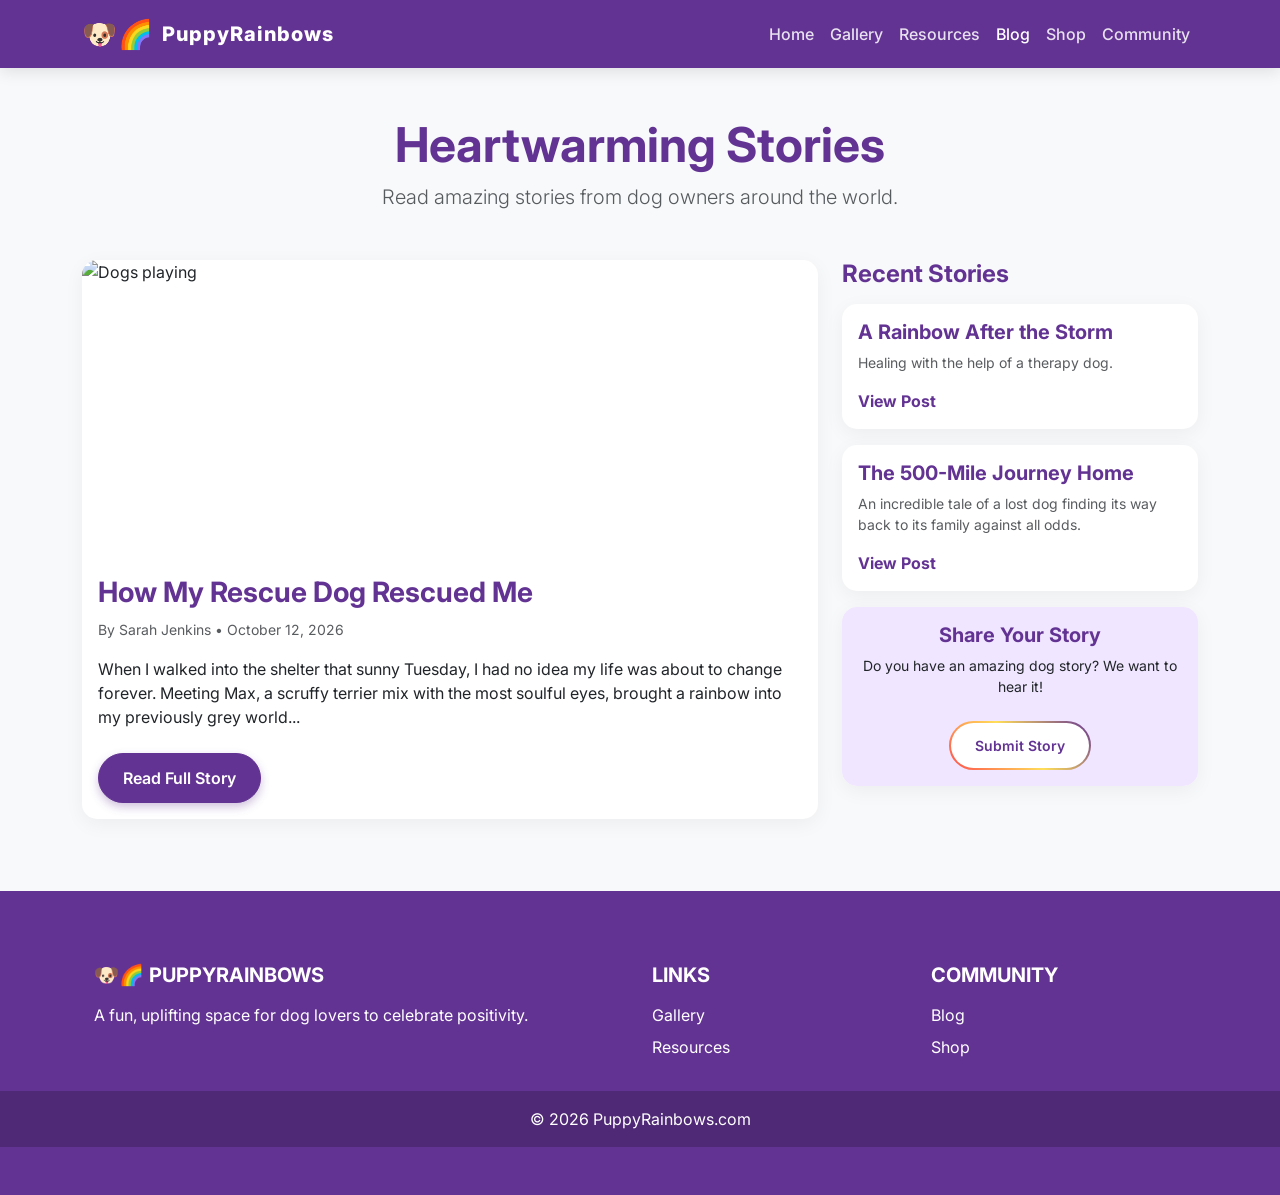
==== blog.html @ 703ec394 "first push to live" ====
<!DOCTYPE html>
<html lang="en">
<head>
    <meta charset="UTF-8">
    <meta name="viewport" content="width=device-width, initial-scale=1.0">
    <title>Blog - PuppyRainbows</title>
    <!-- Google Fonts -->
    <link href="https://fonts.googleapis.com/css2?family=Inter:wght@400;500;600;700;800&display=swap" rel="stylesheet">
    <!-- Bootstrap CSS -->
    <link href="https://cdn.jsdelivr.net/npm/bootstrap@5.3.0/dist/css/bootstrap.min.css" rel="stylesheet">
    <!-- Custom CSS -->
    <link rel="stylesheet" href="styles/main.css">
</head>
<body class="d-flex flex-column min-vh-100">

    <!-- Header / Navbar -->
    <nav class="navbar navbar-expand-lg navbar-dark navbar-custom sticky-top">
        <div class="container">
            <a class="navbar-brand d-flex align-items-center" href="index.html">
                <span class="me-2 fs-3">🐶🌈</span> PuppyRainbows
            </a>
            <button class="navbar-toggler" type="button" data-bs-toggle="collapse" data-bs-target="#navbarNav">
                <span class="navbar-toggler-icon"></span>
            </button>
            <div class="collapse navbar-collapse" id="navbarNav">
                <ul class="navbar-nav ms-auto">
                    <li class="nav-item">
                        <a class="nav-link" href="index.html">Home</a>
                    </li>
                    <li class="nav-item">
                        <a class="nav-link" href="gallery.html">Gallery</a>
                    </li>
                    <li class="nav-item">
                        <a class="nav-link" href="resources.html">Resources</a>
                    </li>
                    <li class="nav-item">
                        <a class="nav-link active" aria-current="page" href="blog.html">Blog</a>
                    </li>
                    <li class="nav-item">
                        <a class="nav-link" href="shop.html">Shop</a>
                    </li>
                    <li class="nav-item">
                        <a class="nav-link" href="community.html">Community</a>
                    </li>
                </ul>
            </div>
        </div>
    </nav>

    <!-- Main Content -->
    <main class="flex-shrink-0 mb-5">
        <div class="container mt-5">
            <div class="text-center mb-5">
                <h1 class="display-5 fw-bold text-primary-custom">Heartwarming Stories</h1>
                <p class="lead text-muted">Read amazing stories from dog owners around the world.</p>
            </div>

            <div class="row">
                <!-- Main Featured Post -->
                <div class="col-lg-8 mb-4">
                    <div class="card card-custom h-100">
                        <img src="https://images.unsplash.com/photo-1548199973-03cce0bbc87b?auto=format&fit=crop&w=800&q=80" class="card-img-top" alt="Dogs playing" style="height: 300px; object-fit: cover;">
                        <div class="card-body">
                            <h3 class="card-title">How My Rescue Dog Rescued Me</h3>
                            <p class="text-muted"><small>By Sarah Jenkins • October 12, 2026</small></p>
                            <p class="card-text">When I walked into the shelter that sunny Tuesday, I had no idea my life was about to change forever. Meeting Max, a scruffy terrier mix with the most soulful eyes, brought a rainbow into my previously grey world...</p>
                            <a href="#" class="btn btn-primary-custom mt-2">Read Full Story</a>
                        </div>
                    </div>
                </div>

                <!-- Sidebar Posts -->
                <div class="col-lg-4">
                    <h4 class="fw-bold mb-3 text-primary-custom">Recent Stories</h4>
                    
                    <div class="card card-custom mb-3">
                        <div class="card-body">
                            <h5 class="card-title fs-5">A Rainbow After the Storm</h5>
                            <p class="card-text text-muted small">Healing with the help of a therapy dog.</p>
                            <a href="#" class="text-decoration-none fw-bold" style="color: var(--primary-color);">View Post</a>
                        </div>
                    </div>

                    <div class="card card-custom mb-3">
                        <div class="card-body">
                            <h5 class="card-title fs-5">The 500-Mile Journey Home</h5>
                            <p class="card-text text-muted small">An incredible tale of a lost dog finding its way back to its family against all odds.</p>
                            <a href="#" class="text-decoration-none fw-bold" style="color: var(--primary-color);">View Post</a>
                        </div>
                    </div>

                    <div class="card card-custom">
                        <div class="card-body bg-primary-light text-center">
                            <h5 class="card-title text-primary-custom fw-bold">Share Your Story</h5>
                            <p class="card-text small">Do you have an amazing dog story? We want to hear it!</p>
                            <button class="btn btn-outline-rainbow btn-sm mt-2">Submit Story</button>
                        </div>
                    </div>
                </div>
            </div>
        </div>
    </main>

    <!-- Footer -->
    <!-- (Same Footer) -->
    <footer class="text-center text-lg-start mt-auto">
        <div class="container p-4">
            <div class="row">
                <div class="col-lg-6 col-md-12 mb-4 mb-md-0">
                    <h5 class="text-uppercase fw-bold mb-3">🐶🌈 PuppyRainbows</h5>
                    <p>A fun, uplifting space for dog lovers to celebrate positivity.</p>
                </div>
                <div class="col-lg-3 col-md-6 mb-4 mb-md-0">
                    <h5 class="text-uppercase fw-bold mb-3">Links</h5>
                    <ul class="list-unstyled mb-0">
                        <li class="mb-2"><a href="gallery.html" class="text-white text-decoration-none">Gallery</a></li>
                        <li class="mb-2"><a href="resources.html" class="text-white text-decoration-none">Resources</a></li>
                    </ul>
                </div>
                <div class="col-lg-3 col-md-6 mb-4 mb-md-0">
                    <h5 class="text-uppercase fw-bold mb-3">Community</h5>
                    <ul class="list-unstyled mb-0">
                        <li class="mb-2"><a href="blog.html" class="text-white text-decoration-none">Blog</a></li>
                        <li class="mb-2"><a href="shop.html" class="text-white text-decoration-none">Shop</a></li>
                    </ul>
                </div>
            </div>
        </div>
        <div class="text-center p-3" style="background-color: rgba(0, 0, 0, 0.2);">© 2026 PuppyRainbows.com</div>
    </footer>

    <!-- Bootstrap Bundle with JS -->
    <script src="https://cdn.jsdelivr.net/npm/bootstrap@5.3.0/dist/js/bootstrap.bundle.min.js"></script>
</body>
</html>
---- styles/main.css ----
:root {
  --primary-color: #633393;
  --primary-hover: #4e2874;
  --primary-light: #f0e6ff;
  --rainbow-red: #ff4b4b;
  --rainbow-orange: #ff914d;
  --rainbow-yellow: #ffde59;
  --rainbow-green: #7ed957;
  --rainbow-blue: #5271ff;
  --rainbow-indigo: #8c52ff;
  --rainbow-violet: #cb6ce6;
}

body {
  font-family: 'Inter', 'Roboto', sans-serif;
  background-color: #f8f9fa;
  color: #333;
}

/* Navbar */
.navbar-custom {
  background-color: var(--primary-color) !important;
  box-shadow: 0 4px 15px rgba(0, 0, 0, 0.1);
}

.navbar-custom .navbar-brand {
  color: #fff;
  font-weight: 800;
  letter-spacing: 1px;
}

.navbar-custom .nav-link {
  color: rgba(255, 255, 255, 0.85);
  font-weight: 500;
  transition: all 0.3s ease;
}

.navbar-custom .nav-link:hover {
  color: #fff;
  transform: translateY(-2px);
}

/* Buttons */
.btn-primary-custom {
  background-color: var(--primary-color);
  border-color: var(--primary-color);
  color: #fff;
  font-weight: 600;
  border-radius: 50px;
  padding: 0.75rem 1.5rem;
  transition: all 0.3s ease;
  box-shadow: 0 4px 10px rgba(99, 51, 147, 0.3);
}

.btn-primary-custom:hover, .btn-primary-custom:focus {
  background-color: var(--primary-hover);
  border-color: var(--primary-hover);
  transform: translateY(-2px);
  box-shadow: 0 6px 15px rgba(99, 51, 147, 0.4);
  color: #fff;
}

.btn-outline-rainbow {
  background: linear-gradient(white, white) padding-box,
              linear-gradient(45deg, var(--rainbow-red), var(--rainbow-yellow), var(--primary-color)) border-box;
  color: var(--primary-color);
  border: 2px solid transparent;
  border-radius: 50px;
  font-weight: 600;
  padding: 0.75rem 1.5rem;
  transition: all 0.3s ease;
}

.btn-outline-rainbow:hover {
  background: linear-gradient(45deg, var(--rainbow-red), var(--rainbow-yellow), var(--primary-color)) border-box;
  color: white;
  transform: translateY(-2px);
}

/* Hero Section */
.hero-section {
  position: relative;
  background: linear-gradient(135deg, var(--primary-light) 0%, rgba(255,255,255,1) 100%);
  padding: 6rem 0;
  border-bottom: 5px solid;
  border-image: linear-gradient(to right, var(--rainbow-red), var(--rainbow-orange), var(--rainbow-yellow), var(--rainbow-green), var(--rainbow-blue), var(--rainbow-violet)) 1;
}

/* Cards */
.card-custom {
  border: none;
  border-radius: 15px;
  box-shadow: 0 5px 20px rgba(0,0,0,0.05);
  transition: all 0.3s ease;
  overflow: hidden;
}

.card-custom:hover {
  transform: translateY(-10px);
  box-shadow: 0 15px 30px rgba(99, 51, 147, 0.15);
}

.card-custom .card-title {
  color: var(--primary-color);
  font-weight: 700;
}

/* Footer */
footer {
  background-color: var(--primary-color);
  color: white;
  padding: 3rem 0;
  margin-top: 4rem;
}

/* Utilities */
.text-primary-custom {
  color: var(--primary-color) !important;
}

.bg-primary-light {
  background-color: var(--primary-light) !important;
}

.font-weight-bold {
  font-weight: 700 !important;
}
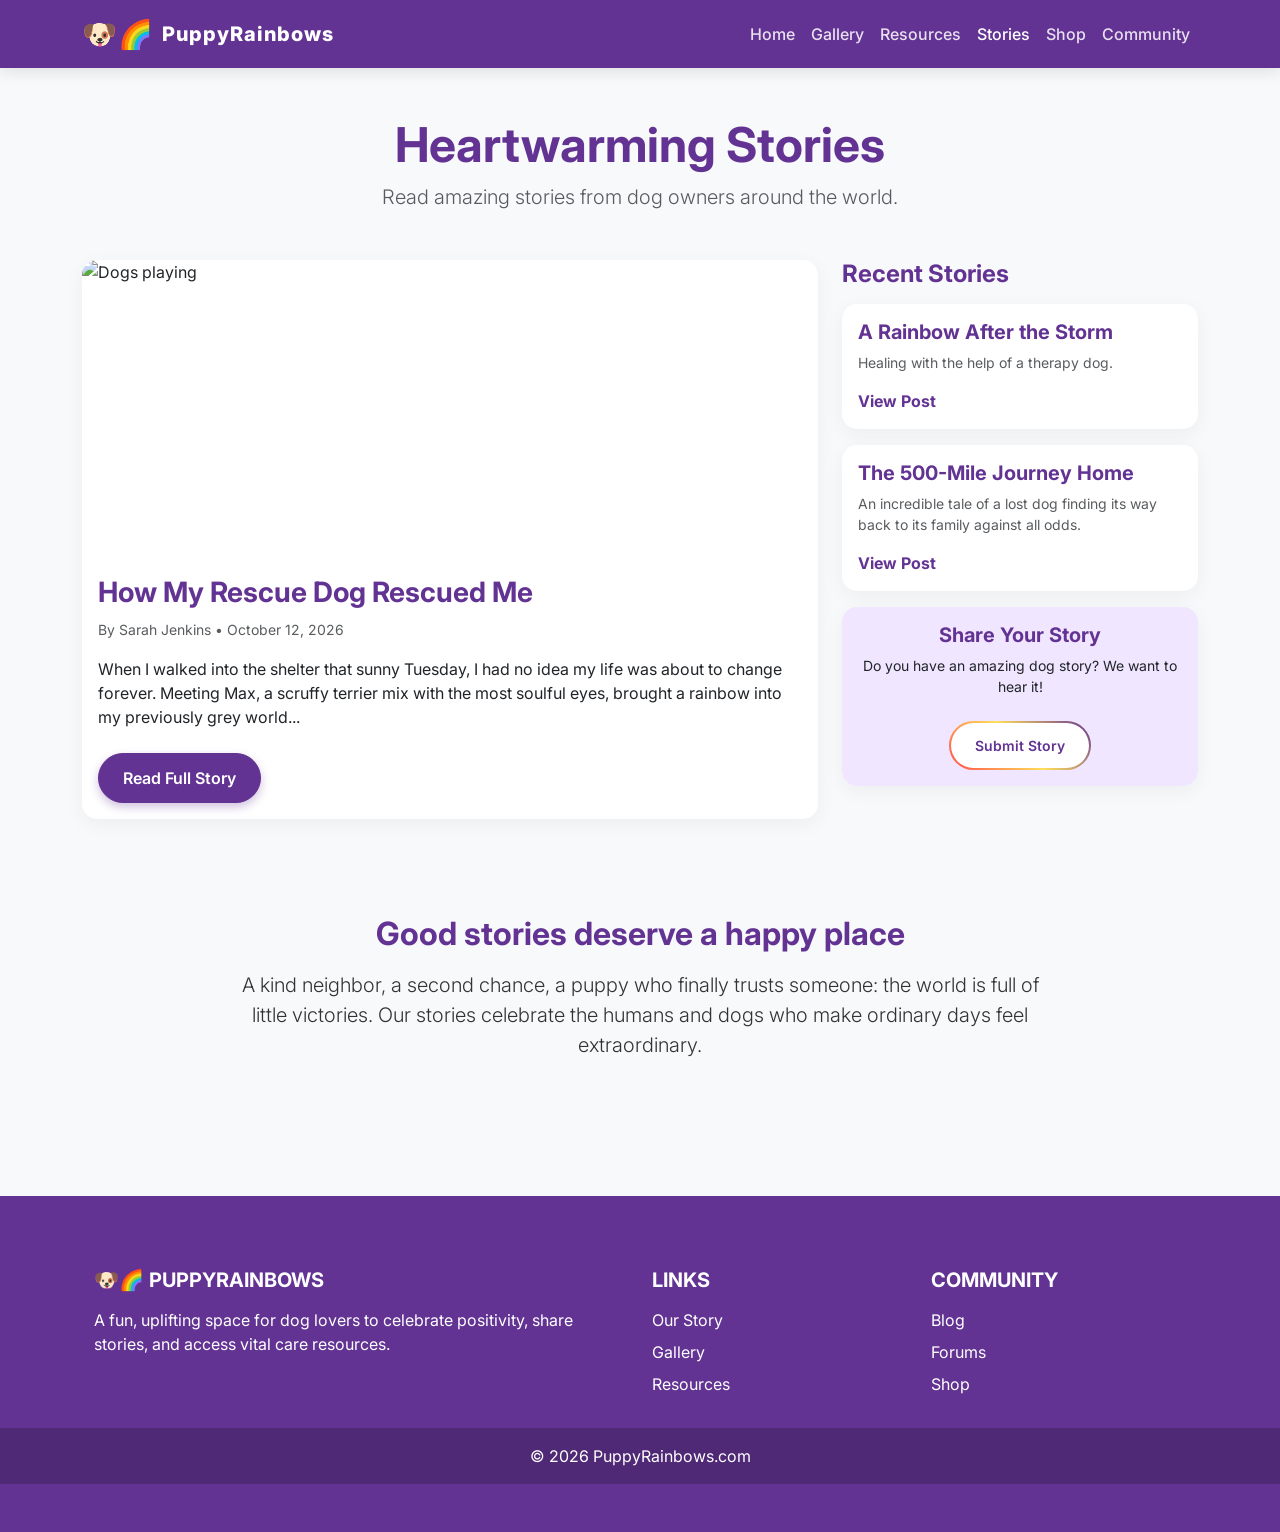
==== commit ba1dfe74: "Refresh blog.html with feel-good content and consistent navigation" ====
--- a/blog.html
+++ b/blog.html
@@ -19,30 +19,11 @@
             <a class="navbar-brand d-flex align-items-center" href="index.html">
                 <span class="me-2 fs-3">🐶🌈</span> PuppyRainbows
             </a>
-            <button class="navbar-toggler" type="button" data-bs-toggle="collapse" data-bs-target="#navbarNav">
+            <button class="navbar-toggler" type="button" data-bs-toggle="collapse" data-bs-target="#navbarNav" aria-controls="navbarNav" aria-expanded="false" aria-label="Toggle navigation">
                 <span class="navbar-toggler-icon"></span>
             </button>
             <div class="collapse navbar-collapse" id="navbarNav">
-                <ul class="navbar-nav ms-auto">
-                    <li class="nav-item">
-                        <a class="nav-link" href="index.html">Home</a>
-                    </li>
-                    <li class="nav-item">
-                        <a class="nav-link" href="gallery.html">Gallery</a>
-                    </li>
-                    <li class="nav-item">
-                        <a class="nav-link" href="resources.html">Resources</a>
-                    </li>
-                    <li class="nav-item">
-                        <a class="nav-link active" aria-current="page" href="blog.html">Blog</a>
-                    </li>
-                    <li class="nav-item">
-                        <a class="nav-link" href="shop.html">Shop</a>
-                    </li>
-                    <li class="nav-item">
-                        <a class="nav-link" href="community.html">Community</a>
-                    </li>
-                </ul>
+                <ul class="navbar-nav ms-auto"><li class="nav-item"><a class="nav-link" href="index.html">Home</a></li><li class="nav-item"><a class="nav-link" href="gallery.html">Gallery</a></li><li class="nav-item"><a class="nav-link" href="resources.html">Resources</a></li><li class="nav-item"><a class="nav-link active" aria-current="page" href="blog.html">Stories</a></li><li class="nav-item"><a class="nav-link" href="shop.html">Shop</a></li><li class="nav-item"><a class="nav-link" href="community.html">Community</a></li></ul>
             </div>
         </div>
     </nav>
@@ -64,7 +45,7 @@
                             <h3 class="card-title">How My Rescue Dog Rescued Me</h3>
                             <p class="text-muted"><small>By Sarah Jenkins • October 12, 2026</small></p>
                             <p class="card-text">When I walked into the shelter that sunny Tuesday, I had no idea my life was about to change forever. Meeting Max, a scruffy terrier mix with the most soulful eyes, brought a rainbow into my previously grey world...</p>
-                            <a href="#" class="btn btn-primary-custom mt-2">Read Full Story</a>
+                            <a href="community.html" class="btn btn-primary-custom mt-2">Read Full Story</a>
                         </div>
                     </div>
                 </div>
@@ -77,7 +58,7 @@
                         <div class="card-body">
                             <h5 class="card-title fs-5">A Rainbow After the Storm</h5>
                             <p class="card-text text-muted small">Healing with the help of a therapy dog.</p>
-                            <a href="#" class="text-decoration-none fw-bold" style="color: var(--primary-color);">View Post</a>
+                            <a href="community.html" class="text-decoration-none fw-bold" style="color: var(--primary-color);">View Post</a>
                         </div>
                     </div>
 
@@ -85,7 +66,7 @@
                         <div class="card-body">
                             <h5 class="card-title fs-5">The 500-Mile Journey Home</h5>
                             <p class="card-text text-muted small">An incredible tale of a lost dog finding its way back to its family against all odds.</p>
-                            <a href="#" class="text-decoration-none fw-bold" style="color: var(--primary-color);">View Post</a>
+                            <a href="community.html" class="text-decoration-none fw-bold" style="color: var(--primary-color);">View Post</a>
                         </div>
                     </div>
 
@@ -99,7 +80,7 @@
                 </div>
             </div>
         </div>
-    </main>
+    <section class="container my-5 py-4 feel-good-section"><div class="row justify-content-center"><div class="col-lg-9 text-center"><h2 class="fw-bold text-primary-custom mb-3">Good stories deserve a happy place</h2><p class="lead">A kind neighbor, a second chance, a puppy who finally trusts someone: the world is full of little victories. Our stories celebrate the humans and dogs who make ordinary days feel extraordinary.</p></div></div></section></main>
 
     <!-- Footer -->
     <!-- (Same Footer) -->
@@ -108,11 +89,14 @@
             <div class="row">
                 <div class="col-lg-6 col-md-12 mb-4 mb-md-0">
                     <h5 class="text-uppercase fw-bold mb-3">🐶🌈 PuppyRainbows</h5>
-                    <p>A fun, uplifting space for dog lovers to celebrate positivity.</p>
+                    <p>
+                        A fun, uplifting space for dog lovers to celebrate positivity, share stories, and access vital care resources.
+                    </p>
                 </div>
                 <div class="col-lg-3 col-md-6 mb-4 mb-md-0">
                     <h5 class="text-uppercase fw-bold mb-3">Links</h5>
                     <ul class="list-unstyled mb-0">
+                        <li class="mb-2"><a href="index.html#our-story" class="text-white text-decoration-none">Our Story</a></li>
                         <li class="mb-2"><a href="gallery.html" class="text-white text-decoration-none">Gallery</a></li>
                         <li class="mb-2"><a href="resources.html" class="text-white text-decoration-none">Resources</a></li>
                     </ul>
@@ -121,12 +105,15 @@
                     <h5 class="text-uppercase fw-bold mb-3">Community</h5>
                     <ul class="list-unstyled mb-0">
                         <li class="mb-2"><a href="blog.html" class="text-white text-decoration-none">Blog</a></li>
+                        <li class="mb-2"><a href="community.html" class="text-white text-decoration-none">Forums</a></li>
                         <li class="mb-2"><a href="shop.html" class="text-white text-decoration-none">Shop</a></li>
                     </ul>
                 </div>
             </div>
         </div>
-        <div class="text-center p-3" style="background-color: rgba(0, 0, 0, 0.2);">© 2026 PuppyRainbows.com</div>
+        <div class="text-center p-3" style="background-color: rgba(0, 0, 0, 0.2);">
+            © 2026 PuppyRainbows.com
+        </div>
     </footer>
 
     <!-- Bootstrap Bundle with JS -->
--- a/styles/main.css
+++ b/styles/main.css
@@ -105,6 +105,20 @@
   font-weight: 700;
 }
 
+/* Gallery */
+.gallery-card .gallery-media {
+  aspect-ratio: 4 / 3;
+  overflow: hidden;
+  background: #fff;
+}
+
+.gallery-card .gallery-media img {
+  width: 100%;
+  height: 100%;
+  object-fit: cover;
+  display: block;
+}
+
 /* Footer */
 footer {
   background-color: var(--primary-color);
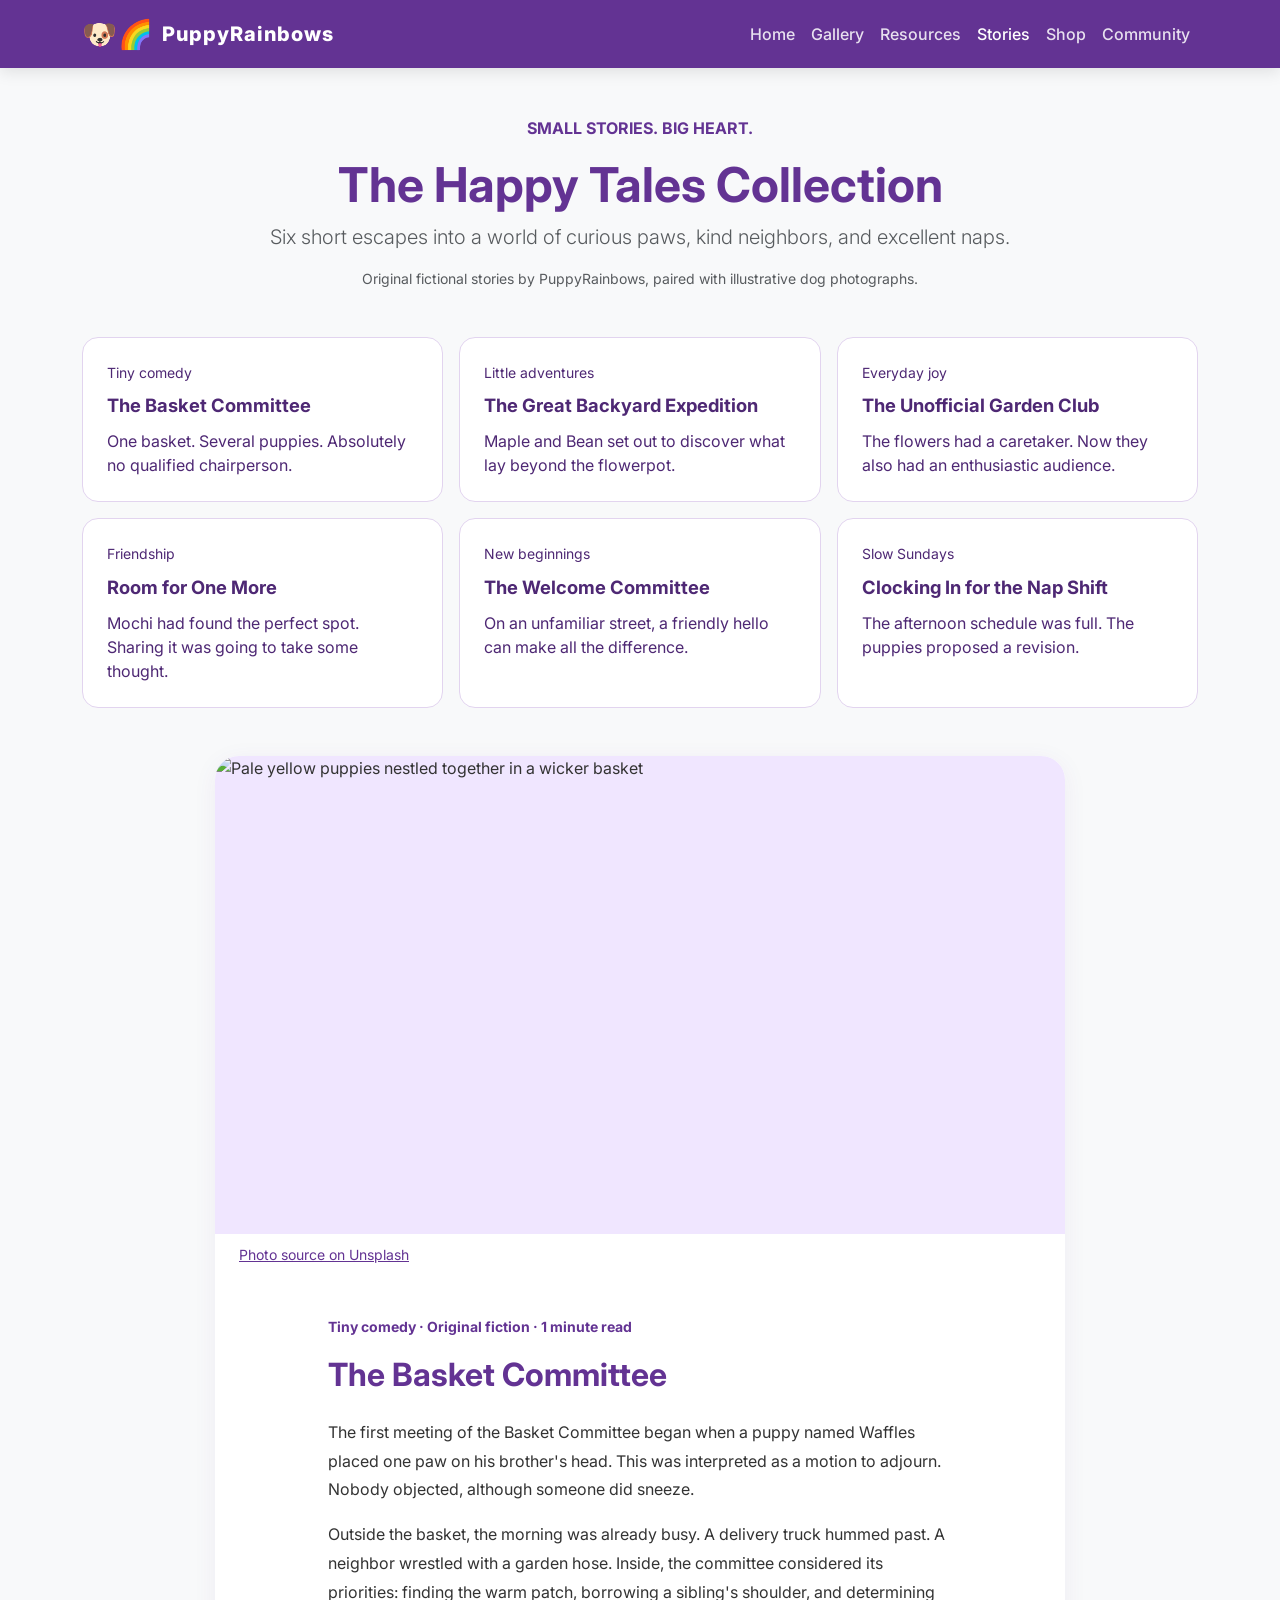
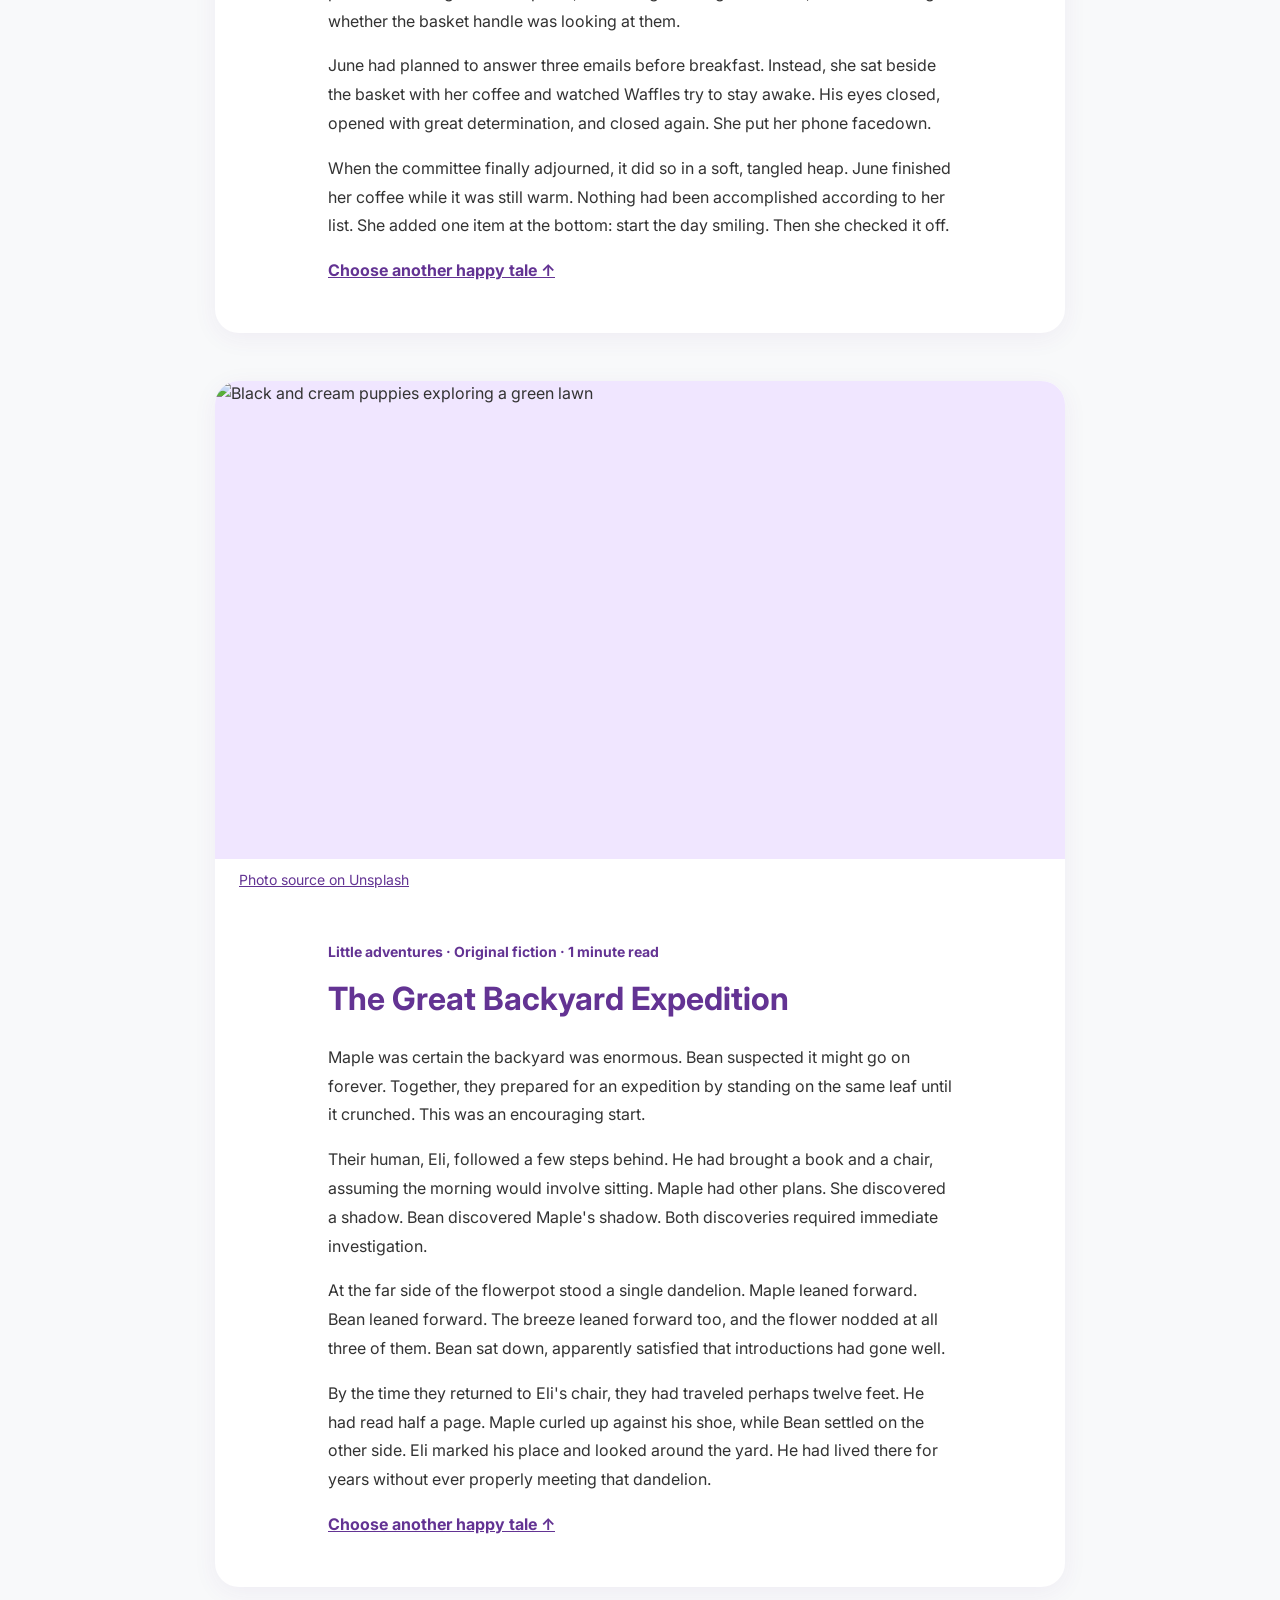
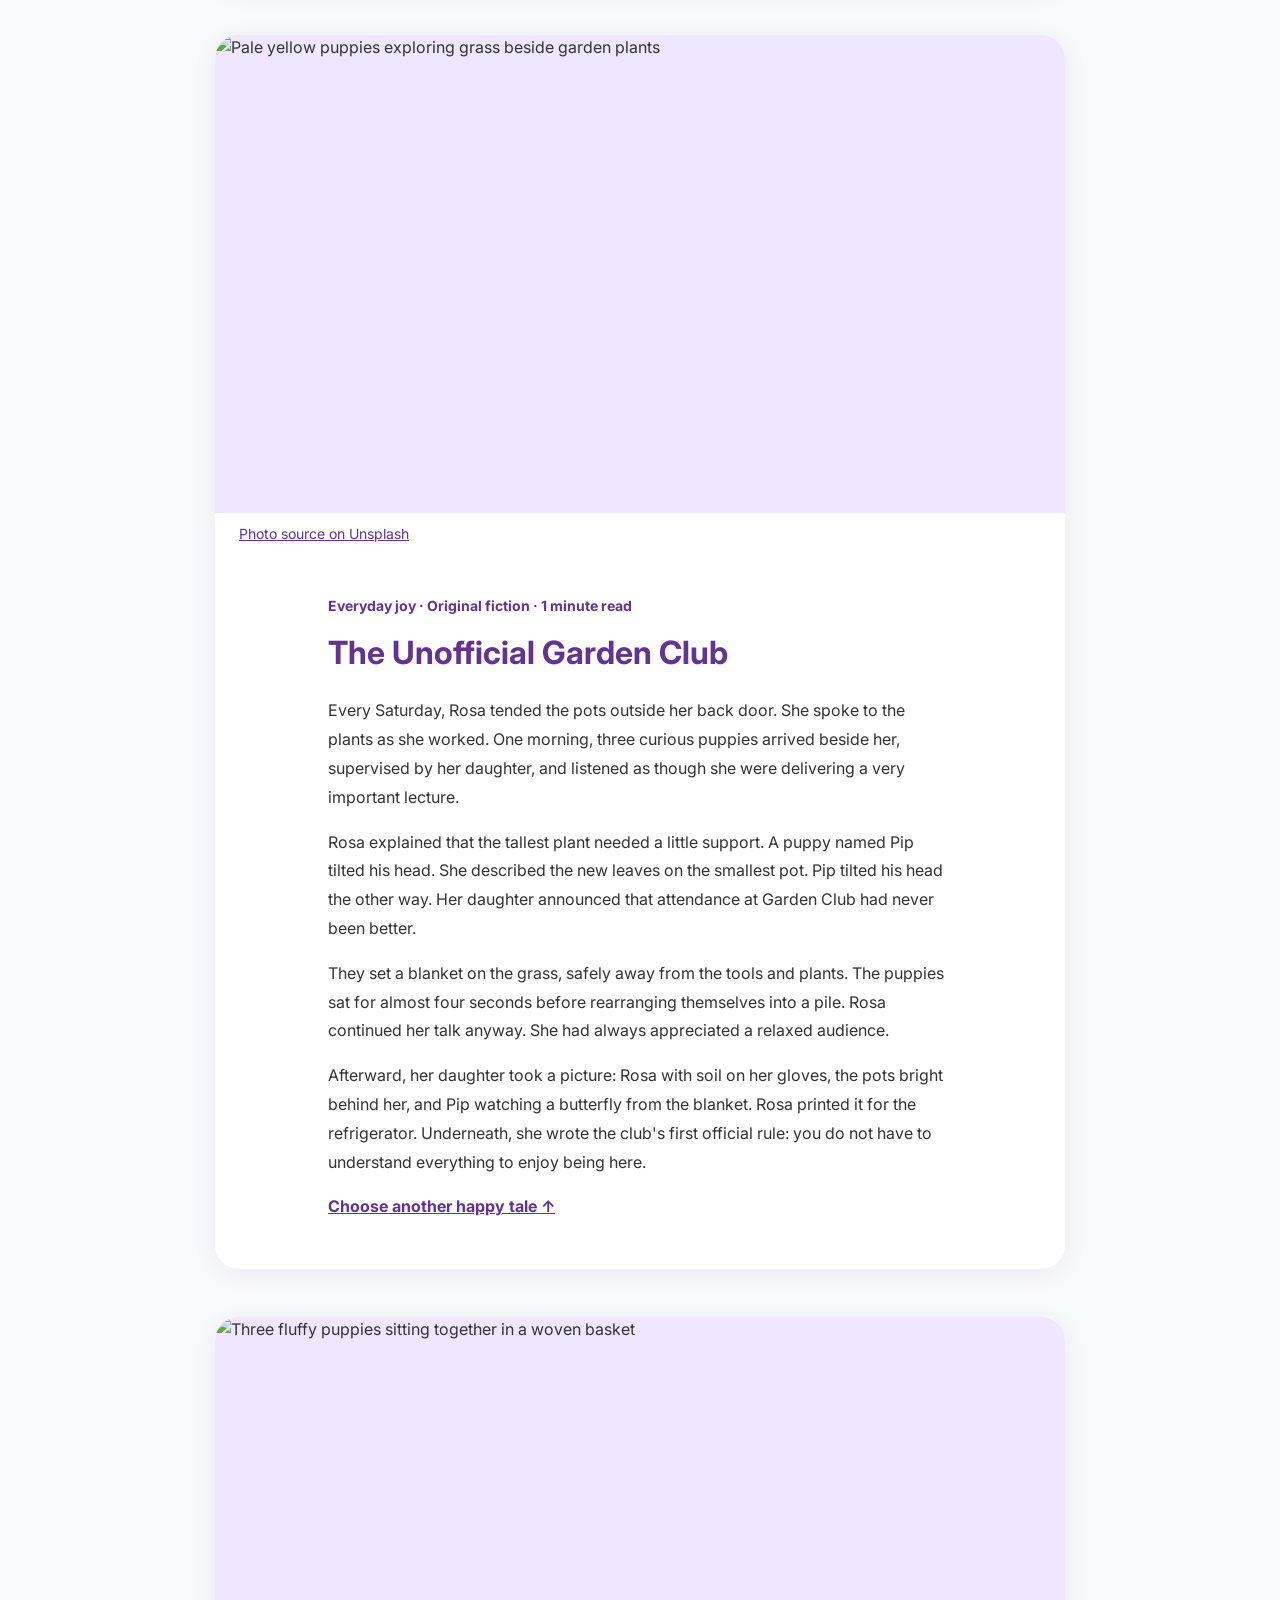
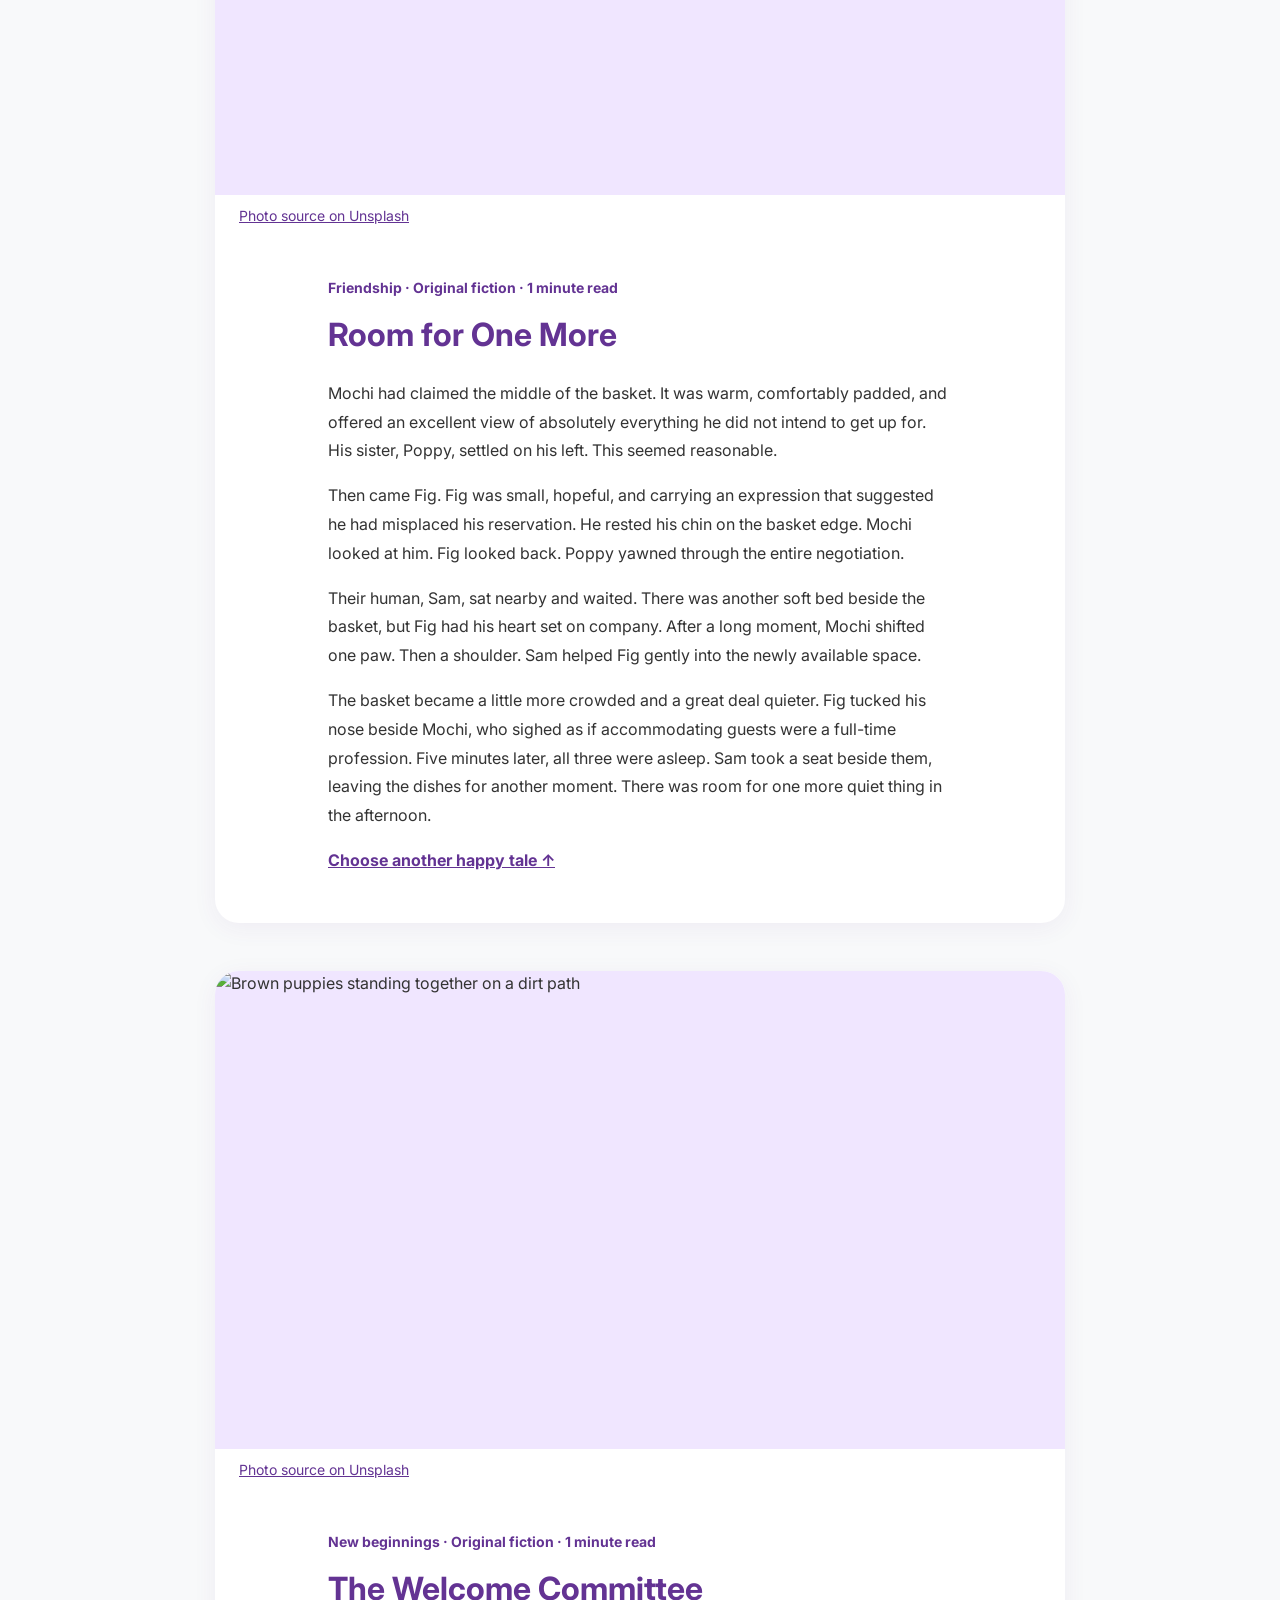
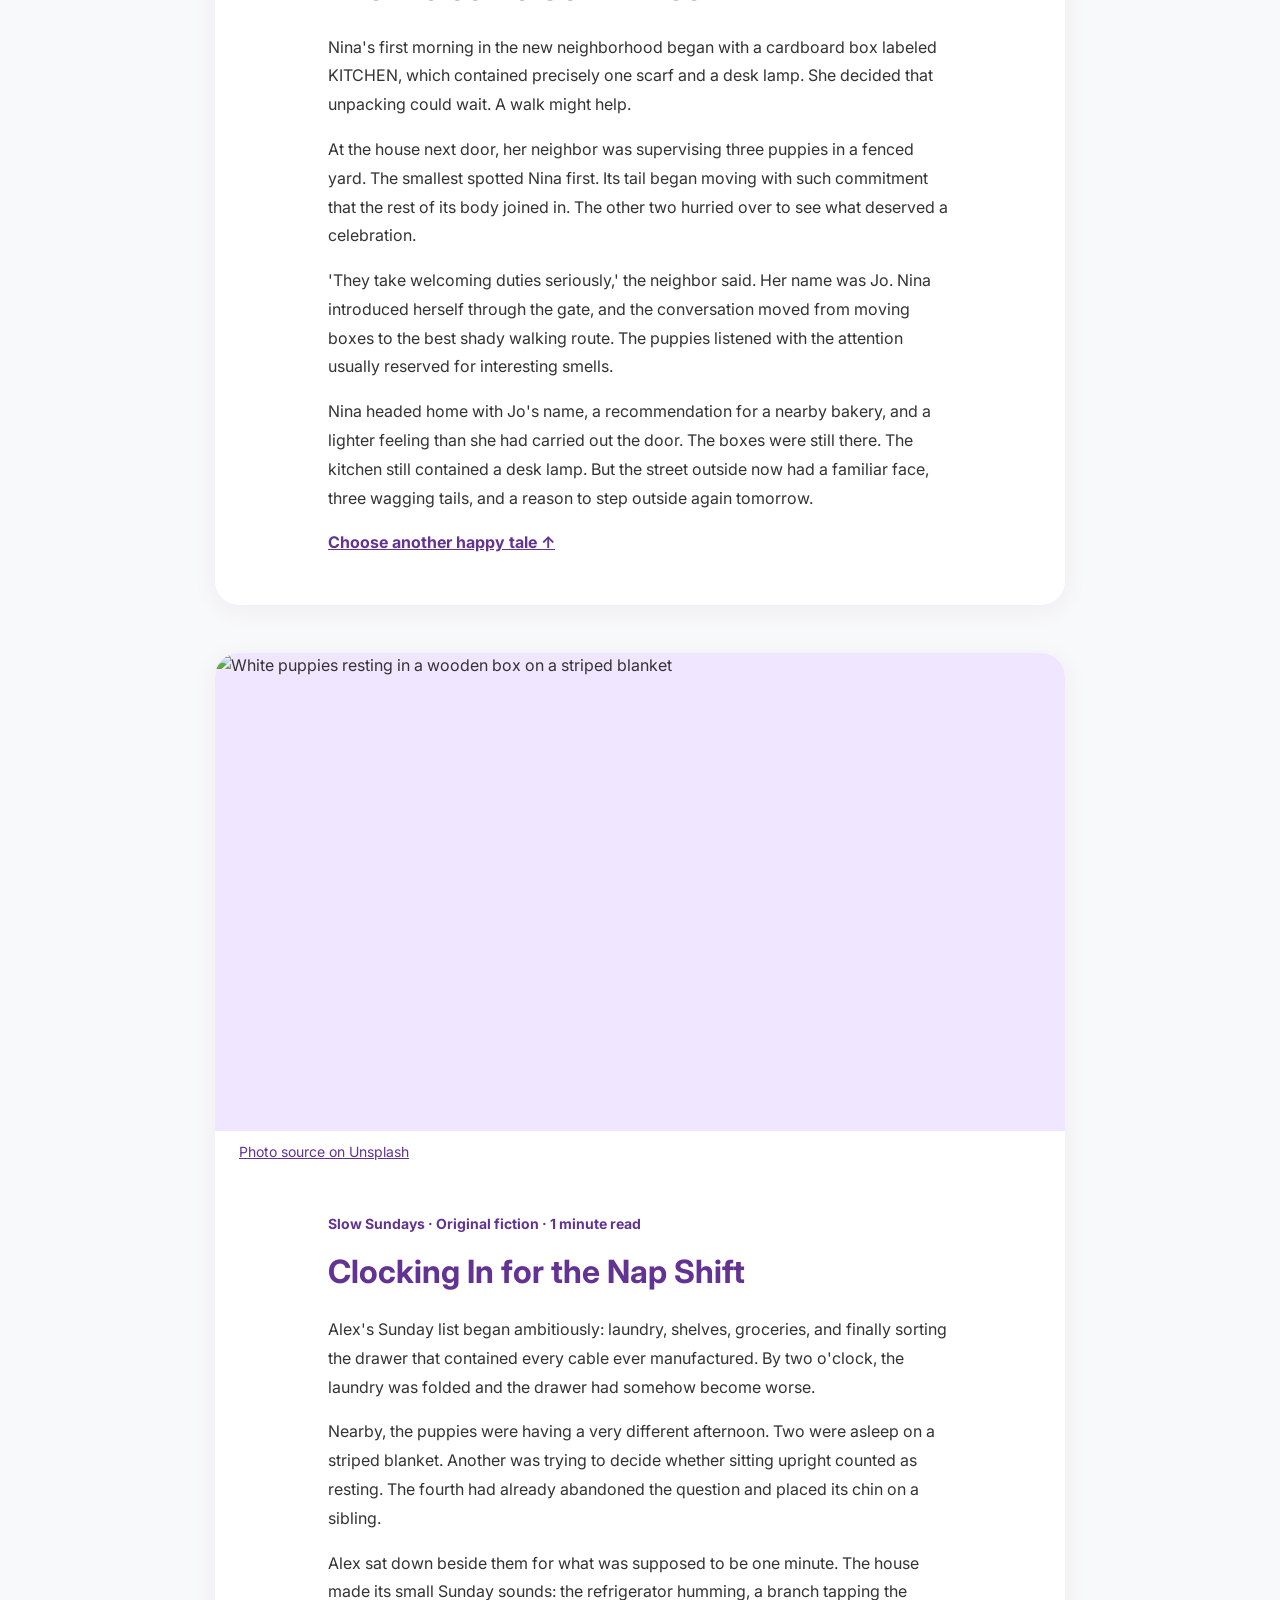
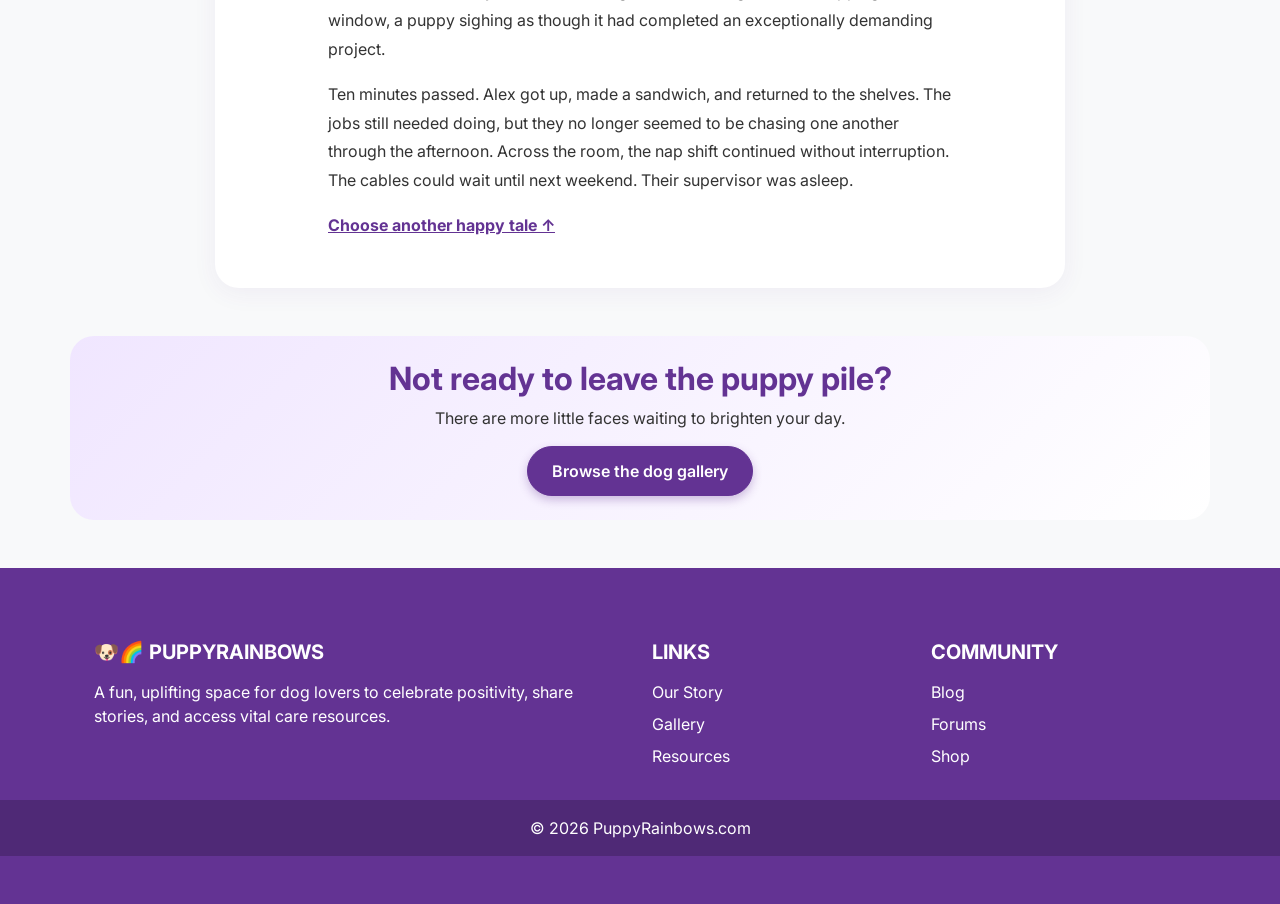
==== commit 64b2c7bc: "Expand dog gallery and publish six complete feel-good stories Add seven curated photos with source l" ====
--- a/blog.html
+++ b/blog.html
@@ -3,7 +3,7 @@
 <head>
     <meta charset="UTF-8">
     <meta name="viewport" content="width=device-width, initial-scale=1.0">
-    <title>Blog - PuppyRainbows</title>
+    <title>Happy Tales - PuppyRainbows</title>
     <!-- Google Fonts -->
     <link href="https://fonts.googleapis.com/css2?family=Inter:wght@400;500;600;700;800&display=swap" rel="stylesheet">
     <!-- Bootstrap CSS -->
@@ -30,57 +30,120 @@
 
     <!-- Main Content -->
     <main class="flex-shrink-0 mb-5">
-        <div class="container mt-5">
-            <div class="text-center mb-5">
-                <h1 class="display-5 fw-bold text-primary-custom">Heartwarming Stories</h1>
-                <p class="lead text-muted">Read amazing stories from dog owners around the world.</p>
-            </div>
-
-            <div class="row">
-                <!-- Main Featured Post -->
-                <div class="col-lg-8 mb-4">
-                    <div class="card card-custom h-100">
-                        <img src="https://images.unsplash.com/photo-1548199973-03cce0bbc87b?auto=format&fit=crop&w=800&q=80" class="card-img-top" alt="Dogs playing" style="height: 300px; object-fit: cover;">
-                        <div class="card-body">
-                            <h3 class="card-title">How My Rescue Dog Rescued Me</h3>
-                            <p class="text-muted"><small>By Sarah Jenkins • October 12, 2026</small></p>
-                            <p class="card-text">When I walked into the shelter that sunny Tuesday, I had no idea my life was about to change forever. Meeting Max, a scruffy terrier mix with the most soulful eyes, brought a rainbow into my previously grey world...</p>
-                            <a href="community.html" class="btn btn-primary-custom mt-2">Read Full Story</a>
-                        </div>
-                    </div>
-                </div>
-
-                <!-- Sidebar Posts -->
-                <div class="col-lg-4">
-                    <h4 class="fw-bold mb-3 text-primary-custom">Recent Stories</h4>
-                    
-                    <div class="card card-custom mb-3">
-                        <div class="card-body">
-                            <h5 class="card-title fs-5">A Rainbow After the Storm</h5>
-                            <p class="card-text text-muted small">Healing with the help of a therapy dog.</p>
-                            <a href="community.html" class="text-decoration-none fw-bold" style="color: var(--primary-color);">View Post</a>
-                        </div>
-                    </div>
-
-                    <div class="card card-custom mb-3">
-                        <div class="card-body">
-                            <h5 class="card-title fs-5">The 500-Mile Journey Home</h5>
-                            <p class="card-text text-muted small">An incredible tale of a lost dog finding its way back to its family against all odds.</p>
-                            <a href="community.html" class="text-decoration-none fw-bold" style="color: var(--primary-color);">View Post</a>
-                        </div>
-                    </div>
-
-                    <div class="card card-custom">
-                        <div class="card-body bg-primary-light text-center">
-                            <h5 class="card-title text-primary-custom fw-bold">Share Your Story</h5>
-                            <p class="card-text small">Do you have an amazing dog story? We want to hear it!</p>
-                            <button class="btn btn-outline-rainbow btn-sm mt-2">Submit Story</button>
-                        </div>
-                    </div>
-                </div>
-            </div>
+      <header class="container text-center my-5" id="story-menu">
+        <p class="text-primary-custom fw-bold">SMALL STORIES. BIG HEART.</p>
+        <h1 class="display-5 fw-bold text-primary-custom">The Happy Tales Collection</h1>
+        <p class="lead text-muted">Six short escapes into a world of curious paws, kind neighbors, and excellent naps.</p>
+        <p class="small text-muted">Original fictional stories by PuppyRainbows, paired with illustrative dog photographs.</p>
+      </header>
+      <nav class="container mb-5" aria-label="Choose a story">
+        <div class="row row-cols-1 row-cols-md-2 row-cols-lg-3 g-3">
+          <div class="col"><a class="story-jump h-100" href="#basket-committee"><span class="small">Tiny comedy</span><strong>The Basket Committee</strong><span>One basket. Several puppies. Absolutely no qualified chairperson.</span></a></div>
+          <div class="col"><a class="story-jump h-100" href="#great-expedition"><span class="small">Little adventures</span><strong>The Great Backyard Expedition</strong><span>Maple and Bean set out to discover what lay beyond the flowerpot.</span></a></div>
+          <div class="col"><a class="story-jump h-100" href="#garden-club"><span class="small">Everyday joy</span><strong>The Unofficial Garden Club</strong><span>The flowers had a caretaker. Now they also had an enthusiastic audience.</span></a></div>
+          <div class="col"><a class="story-jump h-100" href="#room-for-one-more"><span class="small">Friendship</span><strong>Room for One More</strong><span>Mochi had found the perfect spot. Sharing it was going to take some thought.</span></a></div>
+          <div class="col"><a class="story-jump h-100" href="#welcome-committee"><span class="small">New beginnings</span><strong>The Welcome Committee</strong><span>On an unfamiliar street, a friendly hello can make all the difference.</span></a></div>
+          <div class="col"><a class="story-jump h-100" href="#nap-shift"><span class="small">Slow Sundays</span><strong>Clocking In for the Nap Shift</strong><span>The afternoon schedule was full. The puppies proposed a revision.</span></a></div>
         </div>
-    <section class="container my-5 py-4 feel-good-section"><div class="row justify-content-center"><div class="col-lg-9 text-center"><h2 class="fw-bold text-primary-custom mb-3">Good stories deserve a happy place</h2><p class="lead">A kind neighbor, a second chance, a puppy who finally trusts someone: the world is full of little victories. Our stories celebrate the humans and dogs who make ordinary days feel extraordinary.</p></div></div></section></main>
+      </nav>
+      <div class="container">
+        <article id="basket-committee" class="story-article mb-5" aria-labelledby="basket-committee-title">
+          <figure class="mb-0">
+            <div class="story-photo"><img src="https://images.unsplash.com/photo-1672838564872-6a8184194da2?auto=format&amp;fit=crop&amp;w=1200&amp;q=80" alt="Pale yellow puppies nestled together in a wicker basket" width="800" height="600" loading="lazy" decoding="async"></div>
+            <figcaption class="px-4 pt-2"><a href="https://unsplash.com/photos/mZj60Mms7_Y" class="small">Photo source on Unsplash</a></figcaption>
+          </figure>
+          <div class="story-copy p-4 p-md-5">
+            <p class="small text-primary-custom fw-bold">Tiny comedy · Original fiction · 1 minute read</p>
+            <h2 id="basket-committee-title" class="text-primary-custom fw-bold mb-4">The Basket Committee</h2>
+            <p>The first meeting of the Basket Committee began when a puppy named Waffles placed one paw on his brother's head. This was interpreted as a motion to adjourn. Nobody objected, although someone did sneeze.</p>
+            <p>Outside the basket, the morning was already busy. A delivery truck hummed past. A neighbor wrestled with a garden hose. Inside, the committee considered its priorities: finding the warm patch, borrowing a sibling's shoulder, and determining whether the basket handle was looking at them.</p>
+            <p>June had planned to answer three emails before breakfast. Instead, she sat beside the basket with her coffee and watched Waffles try to stay awake. His eyes closed, opened with great determination, and closed again. She put her phone facedown.</p>
+            <p>When the committee finally adjourned, it did so in a soft, tangled heap. June finished her coffee while it was still warm. Nothing had been accomplished according to her list. She added one item at the bottom: start the day smiling. Then she checked it off.</p>
+            <a href="#story-menu" class="fw-bold">Choose another happy tale &uarr;</a>
+          </div>
+        </article>
+        <article id="great-expedition" class="story-article mb-5" aria-labelledby="great-expedition-title">
+          <figure class="mb-0">
+            <div class="story-photo"><img src="https://images.unsplash.com/photo-1751315722266-91d26a255a35?auto=format&amp;fit=crop&amp;w=1200&amp;q=80" alt="Black and cream puppies exploring a green lawn" width="800" height="600" loading="lazy" decoding="async"></div>
+            <figcaption class="px-4 pt-2"><a href="https://unsplash.com/photos/AiKqyABzG-s" class="small">Photo source on Unsplash</a></figcaption>
+          </figure>
+          <div class="story-copy p-4 p-md-5">
+            <p class="small text-primary-custom fw-bold">Little adventures · Original fiction · 1 minute read</p>
+            <h2 id="great-expedition-title" class="text-primary-custom fw-bold mb-4">The Great Backyard Expedition</h2>
+            <p>Maple was certain the backyard was enormous. Bean suspected it might go on forever. Together, they prepared for an expedition by standing on the same leaf until it crunched. This was an encouraging start.</p>
+            <p>Their human, Eli, followed a few steps behind. He had brought a book and a chair, assuming the morning would involve sitting. Maple had other plans. She discovered a shadow. Bean discovered Maple's shadow. Both discoveries required immediate investigation.</p>
+            <p>At the far side of the flowerpot stood a single dandelion. Maple leaned forward. Bean leaned forward. The breeze leaned forward too, and the flower nodded at all three of them. Bean sat down, apparently satisfied that introductions had gone well.</p>
+            <p>By the time they returned to Eli's chair, they had traveled perhaps twelve feet. He had read half a page. Maple curled up against his shoe, while Bean settled on the other side. Eli marked his place and looked around the yard. He had lived there for years without ever properly meeting that dandelion.</p>
+            <a href="#story-menu" class="fw-bold">Choose another happy tale &uarr;</a>
+          </div>
+        </article>
+        <article id="garden-club" class="story-article mb-5" aria-labelledby="garden-club-title">
+          <figure class="mb-0">
+            <div class="story-photo"><img src="https://images.unsplash.com/photo-1672838564839-0b759f75b956?auto=format&amp;fit=crop&amp;w=1200&amp;q=80" alt="Pale yellow puppies exploring grass beside garden plants" width="800" height="600" loading="lazy" decoding="async"></div>
+            <figcaption class="px-4 pt-2"><a href="https://unsplash.com/photos/T54mPOyhVI8" class="small">Photo source on Unsplash</a></figcaption>
+          </figure>
+          <div class="story-copy p-4 p-md-5">
+            <p class="small text-primary-custom fw-bold">Everyday joy · Original fiction · 1 minute read</p>
+            <h2 id="garden-club-title" class="text-primary-custom fw-bold mb-4">The Unofficial Garden Club</h2>
+            <p>Every Saturday, Rosa tended the pots outside her back door. She spoke to the plants as she worked. One morning, three curious puppies arrived beside her, supervised by her daughter, and listened as though she were delivering a very important lecture.</p>
+            <p>Rosa explained that the tallest plant needed a little support. A puppy named Pip tilted his head. She described the new leaves on the smallest pot. Pip tilted his head the other way. Her daughter announced that attendance at Garden Club had never been better.</p>
+            <p>They set a blanket on the grass, safely away from the tools and plants. The puppies sat for almost four seconds before rearranging themselves into a pile. Rosa continued her talk anyway. She had always appreciated a relaxed audience.</p>
+            <p>Afterward, her daughter took a picture: Rosa with soil on her gloves, the pots bright behind her, and Pip watching a butterfly from the blanket. Rosa printed it for the refrigerator. Underneath, she wrote the club's first official rule: you do not have to understand everything to enjoy being here.</p>
+            <a href="#story-menu" class="fw-bold">Choose another happy tale &uarr;</a>
+          </div>
+        </article>
+        <article id="room-for-one-more" class="story-article mb-5" aria-labelledby="room-for-one-more-title">
+          <figure class="mb-0">
+            <div class="story-photo"><img src="https://images.unsplash.com/photo-1769117319103-ea3ade5c4749?auto=format&amp;fit=crop&amp;w=1200&amp;q=80" alt="Three fluffy puppies sitting together in a woven basket" width="800" height="600" loading="lazy" decoding="async"></div>
+            <figcaption class="px-4 pt-2"><a href="https://unsplash.com/photos/SDlg0zwSw_g" class="small">Photo source on Unsplash</a></figcaption>
+          </figure>
+          <div class="story-copy p-4 p-md-5">
+            <p class="small text-primary-custom fw-bold">Friendship · Original fiction · 1 minute read</p>
+            <h2 id="room-for-one-more-title" class="text-primary-custom fw-bold mb-4">Room for One More</h2>
+            <p>Mochi had claimed the middle of the basket. It was warm, comfortably padded, and offered an excellent view of absolutely everything he did not intend to get up for. His sister, Poppy, settled on his left. This seemed reasonable.</p>
+            <p>Then came Fig. Fig was small, hopeful, and carrying an expression that suggested he had misplaced his reservation. He rested his chin on the basket edge. Mochi looked at him. Fig looked back. Poppy yawned through the entire negotiation.</p>
+            <p>Their human, Sam, sat nearby and waited. There was another soft bed beside the basket, but Fig had his heart set on company. After a long moment, Mochi shifted one paw. Then a shoulder. Sam helped Fig gently into the newly available space.</p>
+            <p>The basket became a little more crowded and a great deal quieter. Fig tucked his nose beside Mochi, who sighed as if accommodating guests were a full-time profession. Five minutes later, all three were asleep. Sam took a seat beside them, leaving the dishes for another moment. There was room for one more quiet thing in the afternoon.</p>
+            <a href="#story-menu" class="fw-bold">Choose another happy tale &uarr;</a>
+          </div>
+        </article>
+        <article id="welcome-committee" class="story-article mb-5" aria-labelledby="welcome-committee-title">
+          <figure class="mb-0">
+            <div class="story-photo"><img src="https://images.unsplash.com/photo-1691071590573-f21a82d6e129?auto=format&amp;fit=crop&amp;w=1200&amp;q=80" alt="Brown puppies standing together on a dirt path" width="800" height="600" loading="lazy" decoding="async"></div>
+            <figcaption class="px-4 pt-2"><a href="https://unsplash.com/photos/OkmIvBOhl0s" class="small">Photo source on Unsplash</a></figcaption>
+          </figure>
+          <div class="story-copy p-4 p-md-5">
+            <p class="small text-primary-custom fw-bold">New beginnings · Original fiction · 1 minute read</p>
+            <h2 id="welcome-committee-title" class="text-primary-custom fw-bold mb-4">The Welcome Committee</h2>
+            <p>Nina's first morning in the new neighborhood began with a cardboard box labeled KITCHEN, which contained precisely one scarf and a desk lamp. She decided that unpacking could wait. A walk might help.</p>
+            <p>At the house next door, her neighbor was supervising three puppies in a fenced yard. The smallest spotted Nina first. Its tail began moving with such commitment that the rest of its body joined in. The other two hurried over to see what deserved a celebration.</p>
+            <p>'They take welcoming duties seriously,' the neighbor said. Her name was Jo. Nina introduced herself through the gate, and the conversation moved from moving boxes to the best shady walking route. The puppies listened with the attention usually reserved for interesting smells.</p>
+            <p>Nina headed home with Jo's name, a recommendation for a nearby bakery, and a lighter feeling than she had carried out the door. The boxes were still there. The kitchen still contained a desk lamp. But the street outside now had a familiar face, three wagging tails, and a reason to step outside again tomorrow.</p>
+            <a href="#story-menu" class="fw-bold">Choose another happy tale &uarr;</a>
+          </div>
+        </article>
+        <article id="nap-shift" class="story-article mb-5" aria-labelledby="nap-shift-title">
+          <figure class="mb-0">
+            <div class="story-photo"><img src="https://images.unsplash.com/photo-1655136056905-943cf5840912?auto=format&amp;fit=crop&amp;w=1200&amp;q=80" alt="White puppies resting in a wooden box on a striped blanket" width="800" height="600" loading="lazy" decoding="async"></div>
+            <figcaption class="px-4 pt-2"><a href="https://unsplash.com/photos/5OwrztnvAsQ" class="small">Photo source on Unsplash</a></figcaption>
+          </figure>
+          <div class="story-copy p-4 p-md-5">
+            <p class="small text-primary-custom fw-bold">Slow Sundays · Original fiction · 1 minute read</p>
+            <h2 id="nap-shift-title" class="text-primary-custom fw-bold mb-4">Clocking In for the Nap Shift</h2>
+            <p>Alex's Sunday list began ambitiously: laundry, shelves, groceries, and finally sorting the drawer that contained every cable ever manufactured. By two o'clock, the laundry was folded and the drawer had somehow become worse.</p>
+            <p>Nearby, the puppies were having a very different afternoon. Two were asleep on a striped blanket. Another was trying to decide whether sitting upright counted as resting. The fourth had already abandoned the question and placed its chin on a sibling.</p>
+            <p>Alex sat down beside them for what was supposed to be one minute. The house made its small Sunday sounds: the refrigerator humming, a branch tapping the window, a puppy sighing as though it had completed an exceptionally demanding project.</p>
+            <p>Ten minutes passed. Alex got up, made a sandwich, and returned to the shelves. The jobs still needed doing, but they no longer seemed to be chasing one another through the afternoon. Across the room, the nap shift continued without interruption. The cables could wait until next weekend. Their supervisor was asleep.</p>
+            <a href="#story-menu" class="fw-bold">Choose another happy tale &uarr;</a>
+          </div>
+        </article>
+      </div>
+      <section class="container p-4 feel-good-section text-center">
+        <h2 class="text-primary-custom fw-bold">Not ready to leave the puppy pile?</h2>
+        <p>There are more little faces waiting to brighten your day.</p>
+        <a class="btn btn-primary-custom" href="gallery.html">Browse the dog gallery</a>
+      </section>
+    </main>
 
     <!-- Footer -->
     <!-- (Same Footer) -->
--- a/styles/main.css
+++ b/styles/main.css
@@ -139,3 +139,19 @@
 .font-weight-bold {
   font-weight: 700 !important;
 }
+
+/* Accessibility and calmer motion */
+a:focus-visible, button:focus-visible { outline: 3px solid #ff914d; outline-offset: 3px; }
+.feel-good-section { background: linear-gradient(135deg, #f0e6ff, #fff); border-radius: 1.5rem; }
+@media (prefers-reduced-motion: reduce) { *, *::before, *::after { animation-duration: 0.01ms !important; transition-duration: 0.01ms !important; scroll-behavior: auto !important; } }
+
+/* Photo collection and complete stories */
+.story-jump { display: flex; flex-direction: column; gap: .6rem; padding: 1.5rem; background: #fff; border: 1px solid #e2d4ef; border-radius: 1rem; color: #4e2874; text-decoration: none; }
+.story-jump:hover { background: #f0e6ff; color: #4e2874; }
+.story-jump strong { font-size: 1.15rem; }
+.story-article { max-width: 850px; margin-inline: auto; border-radius: 1.5rem; overflow: hidden; background: #fff; box-shadow: 0 5px 25px #63339310; scroll-margin-top: 6rem; }
+.story-photo { background: #f0e6ff; aspect-ratio: 16 / 9; }
+.story-photo img { width: 100%; height: 100%; object-fit: cover; display: block; }
+.story-copy { max-width: 72ch; margin-inline: auto; line-height: 1.8; }
+#story-menu { scroll-margin-top: 6rem; }
+.gallery-card a, .story-article a { color: #633393; }
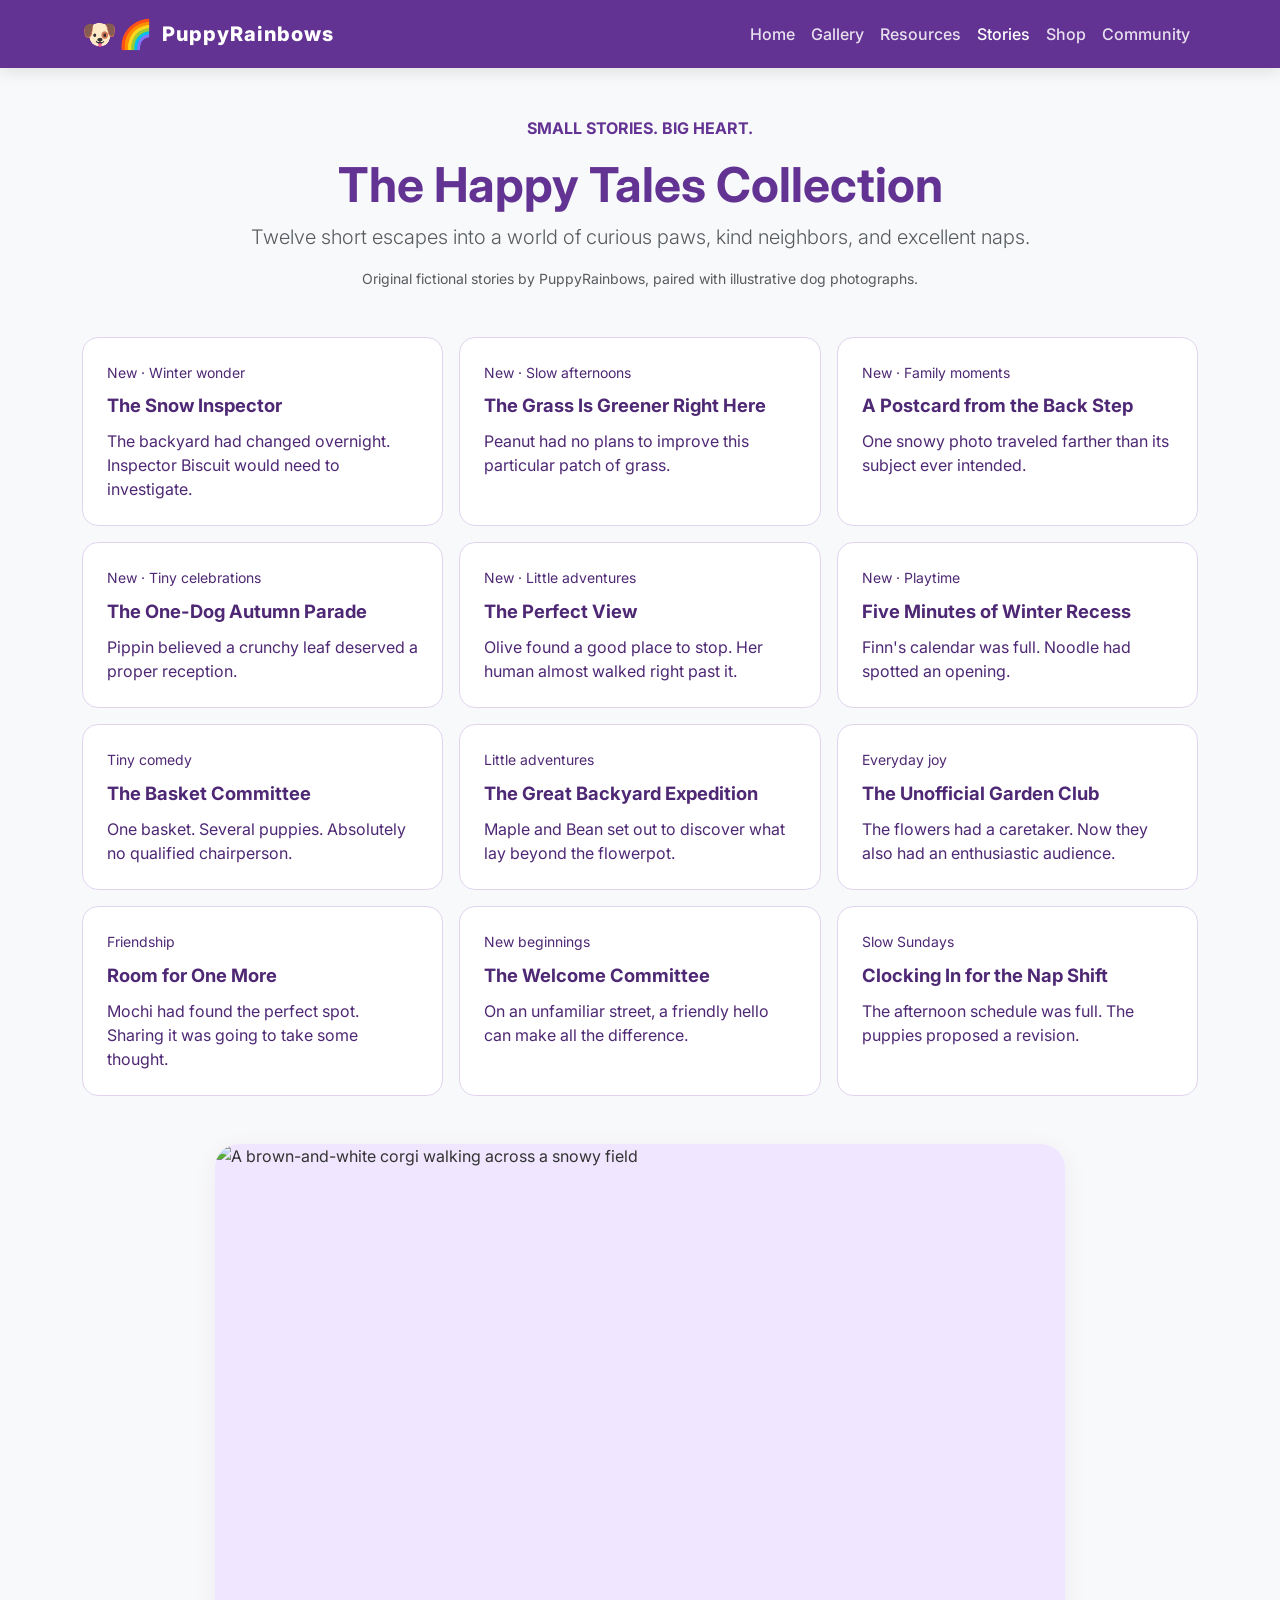
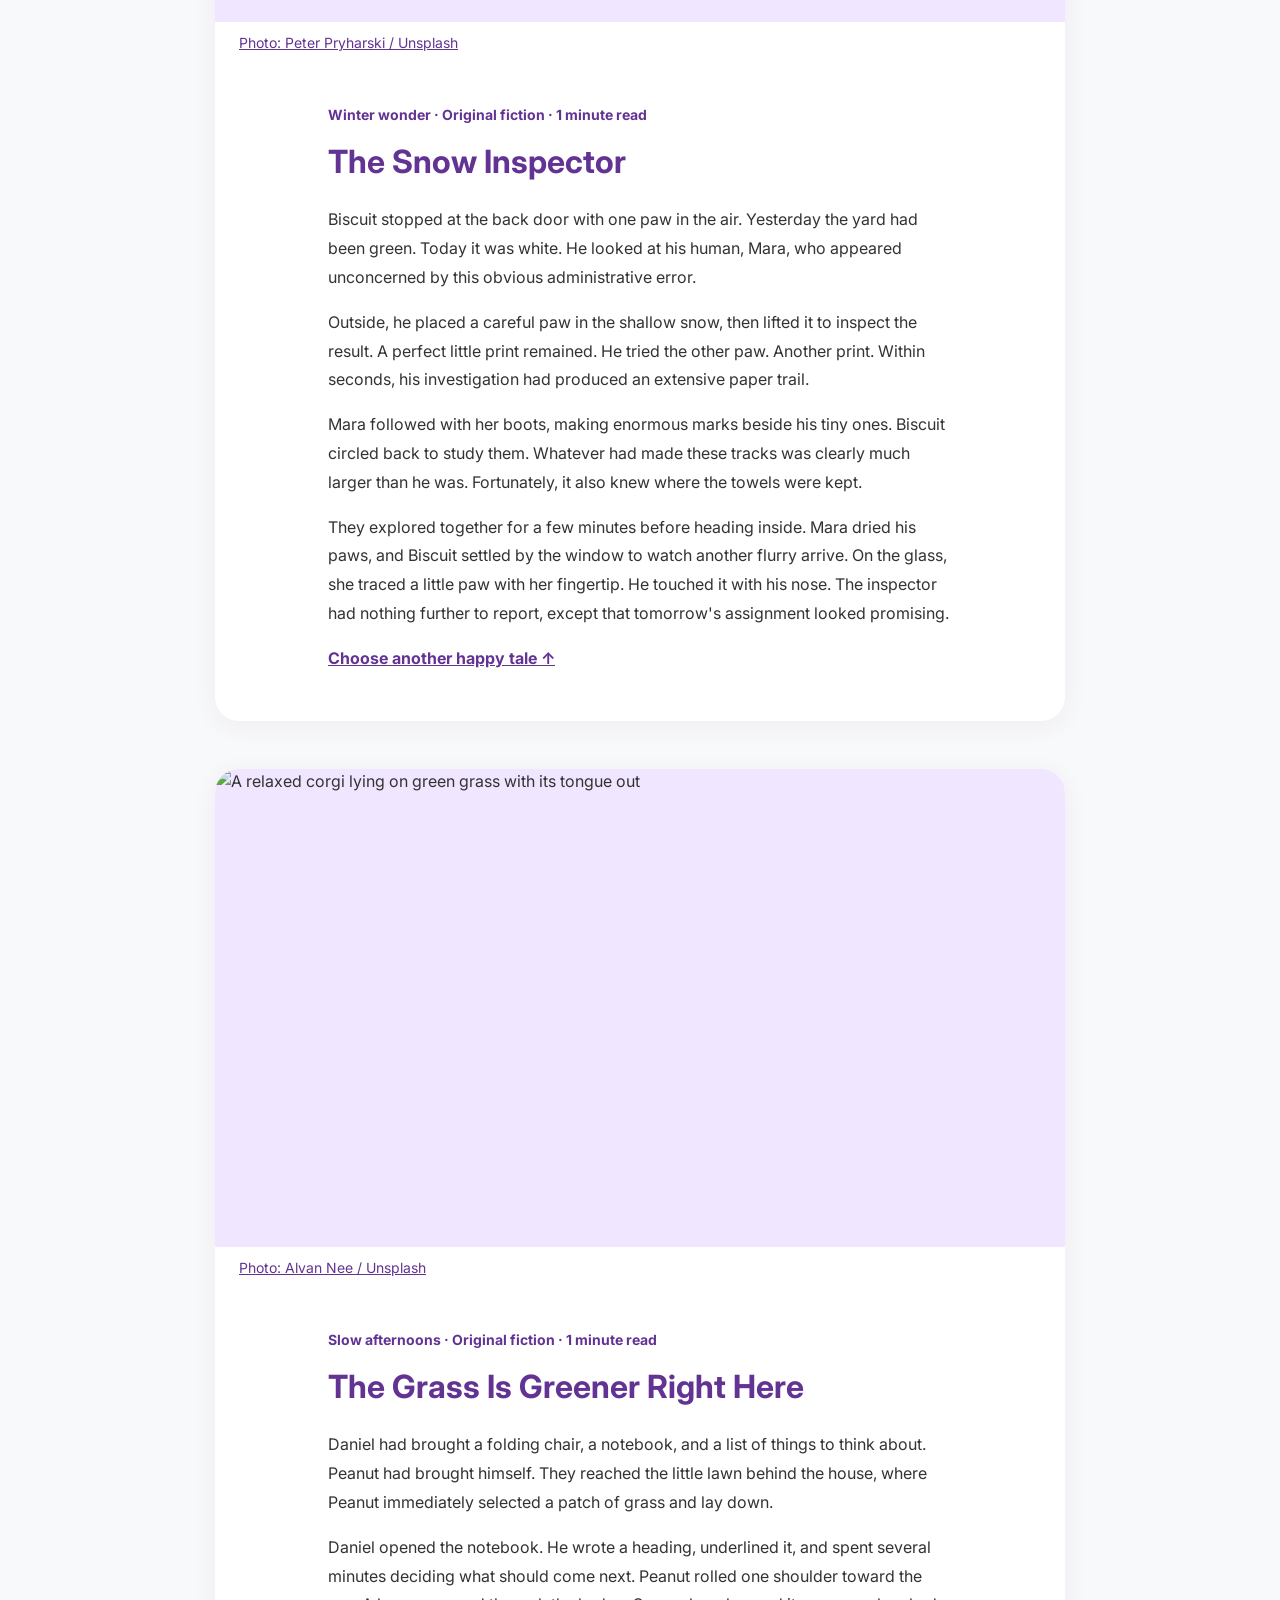
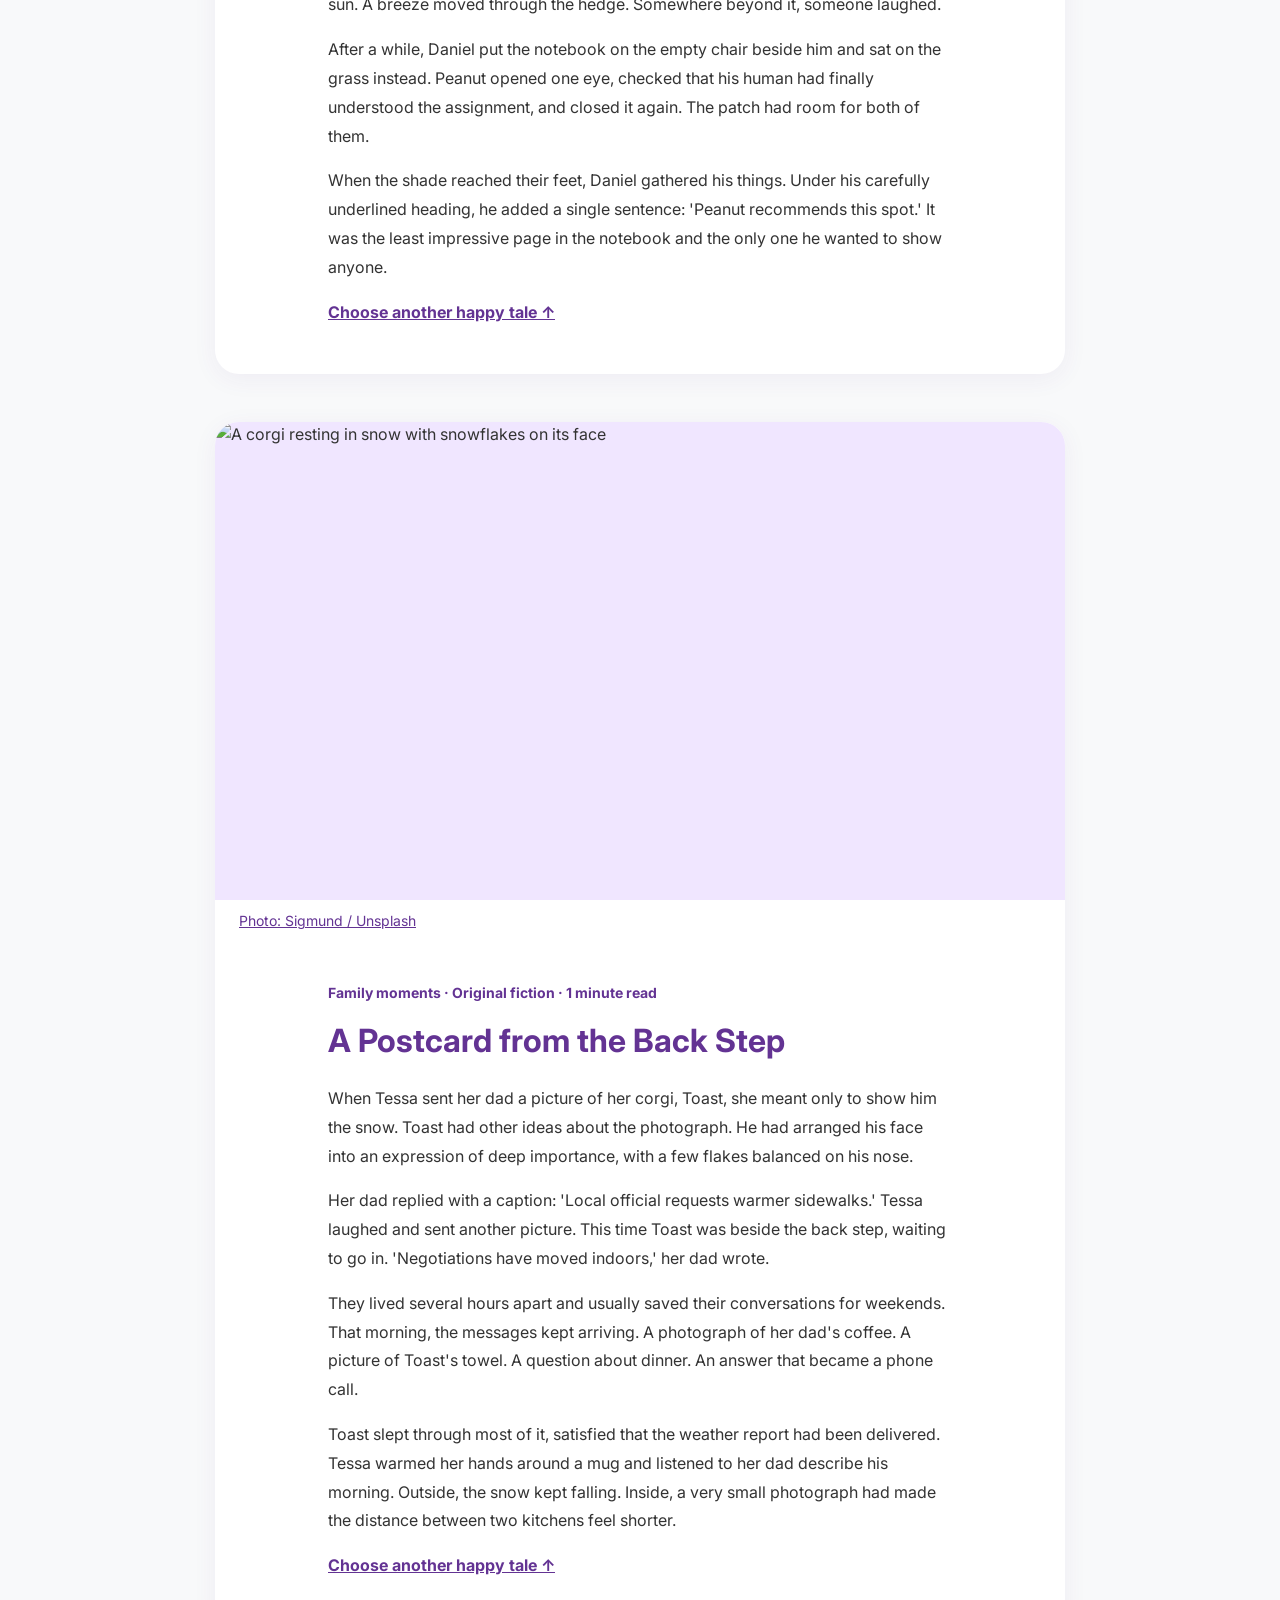
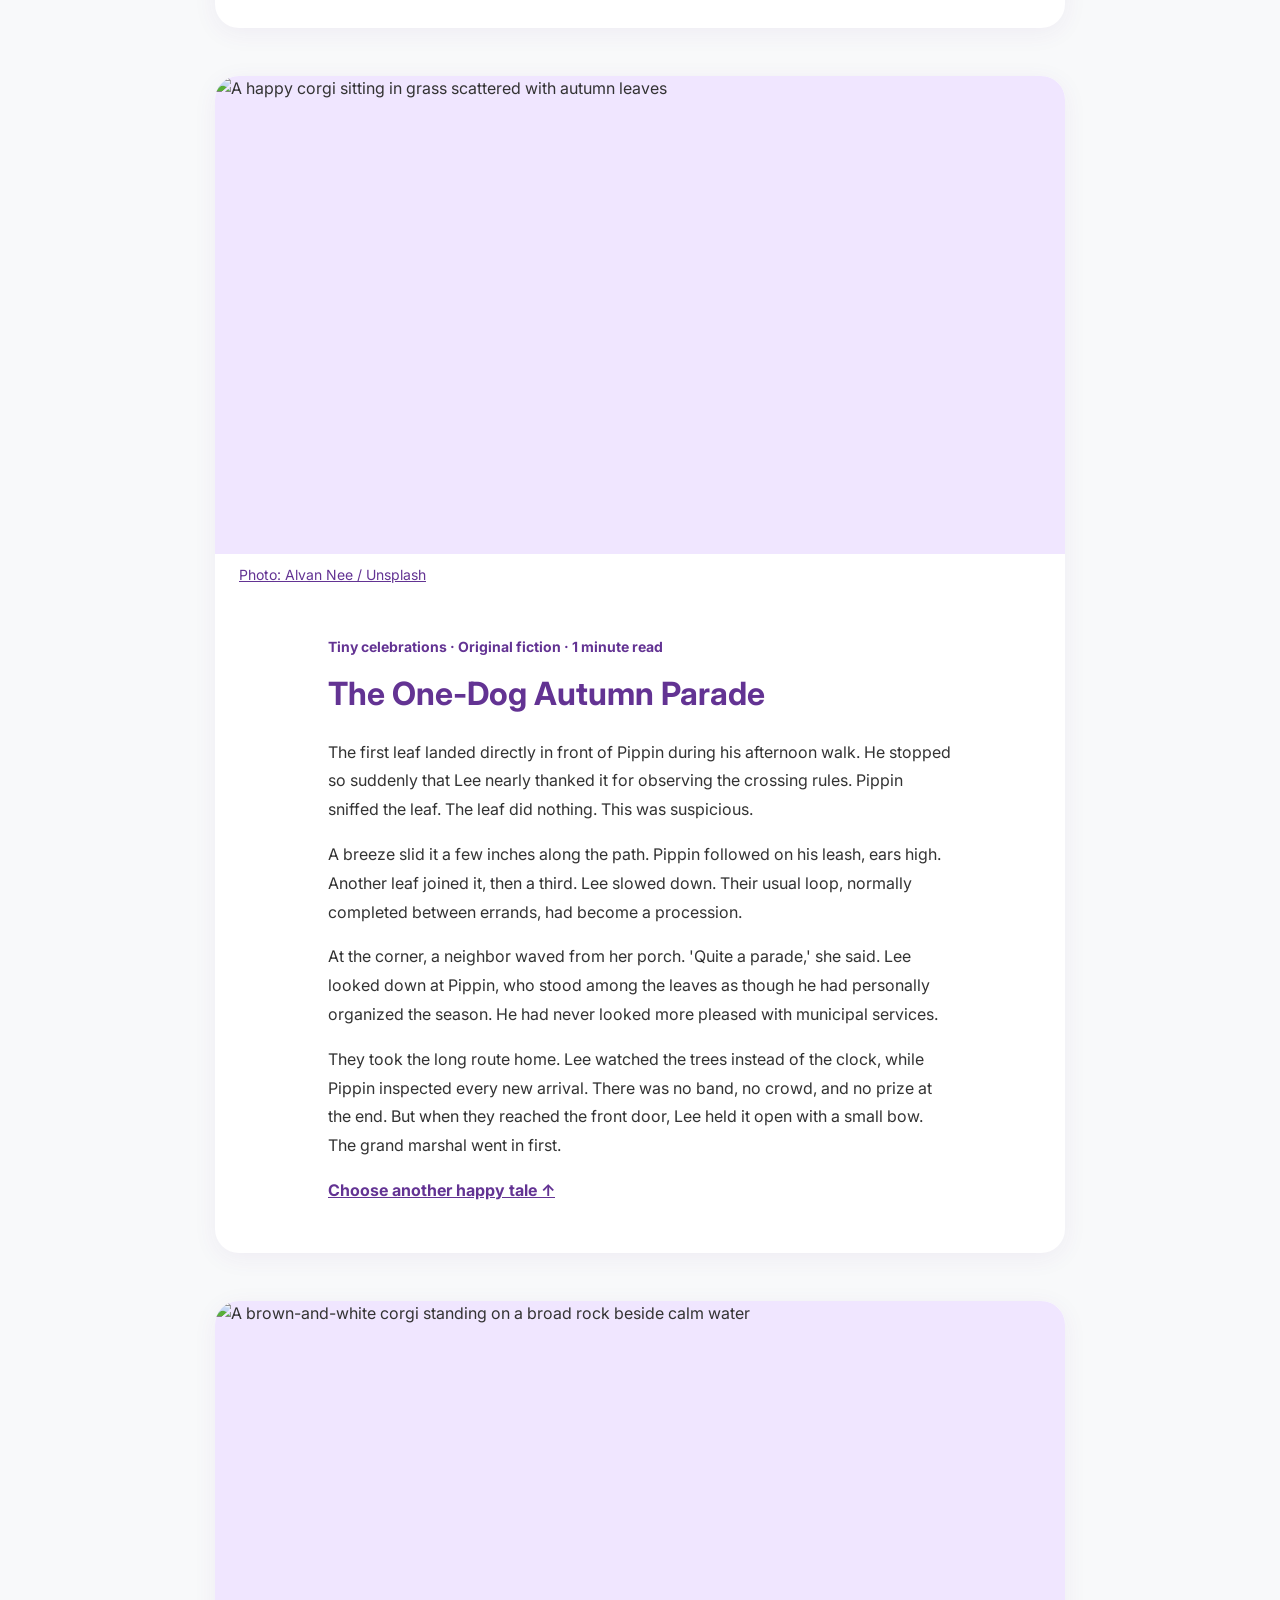
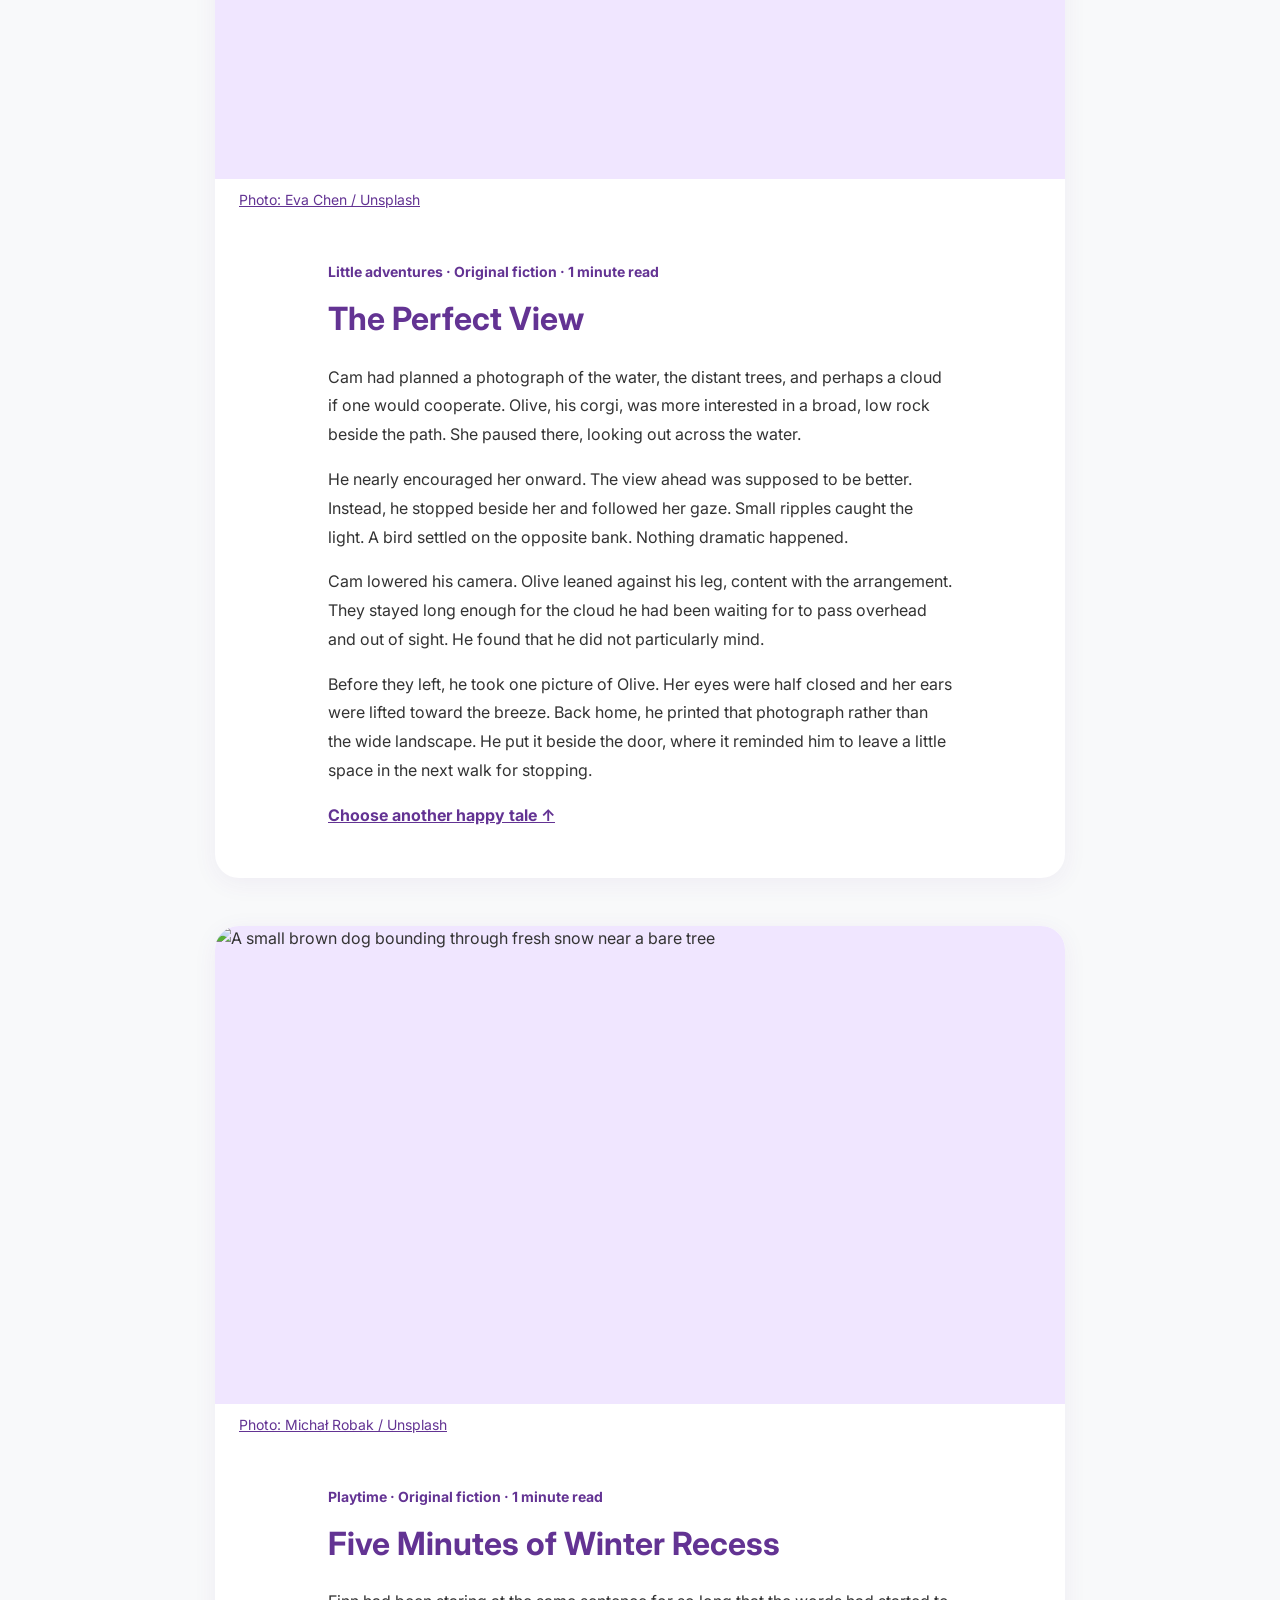
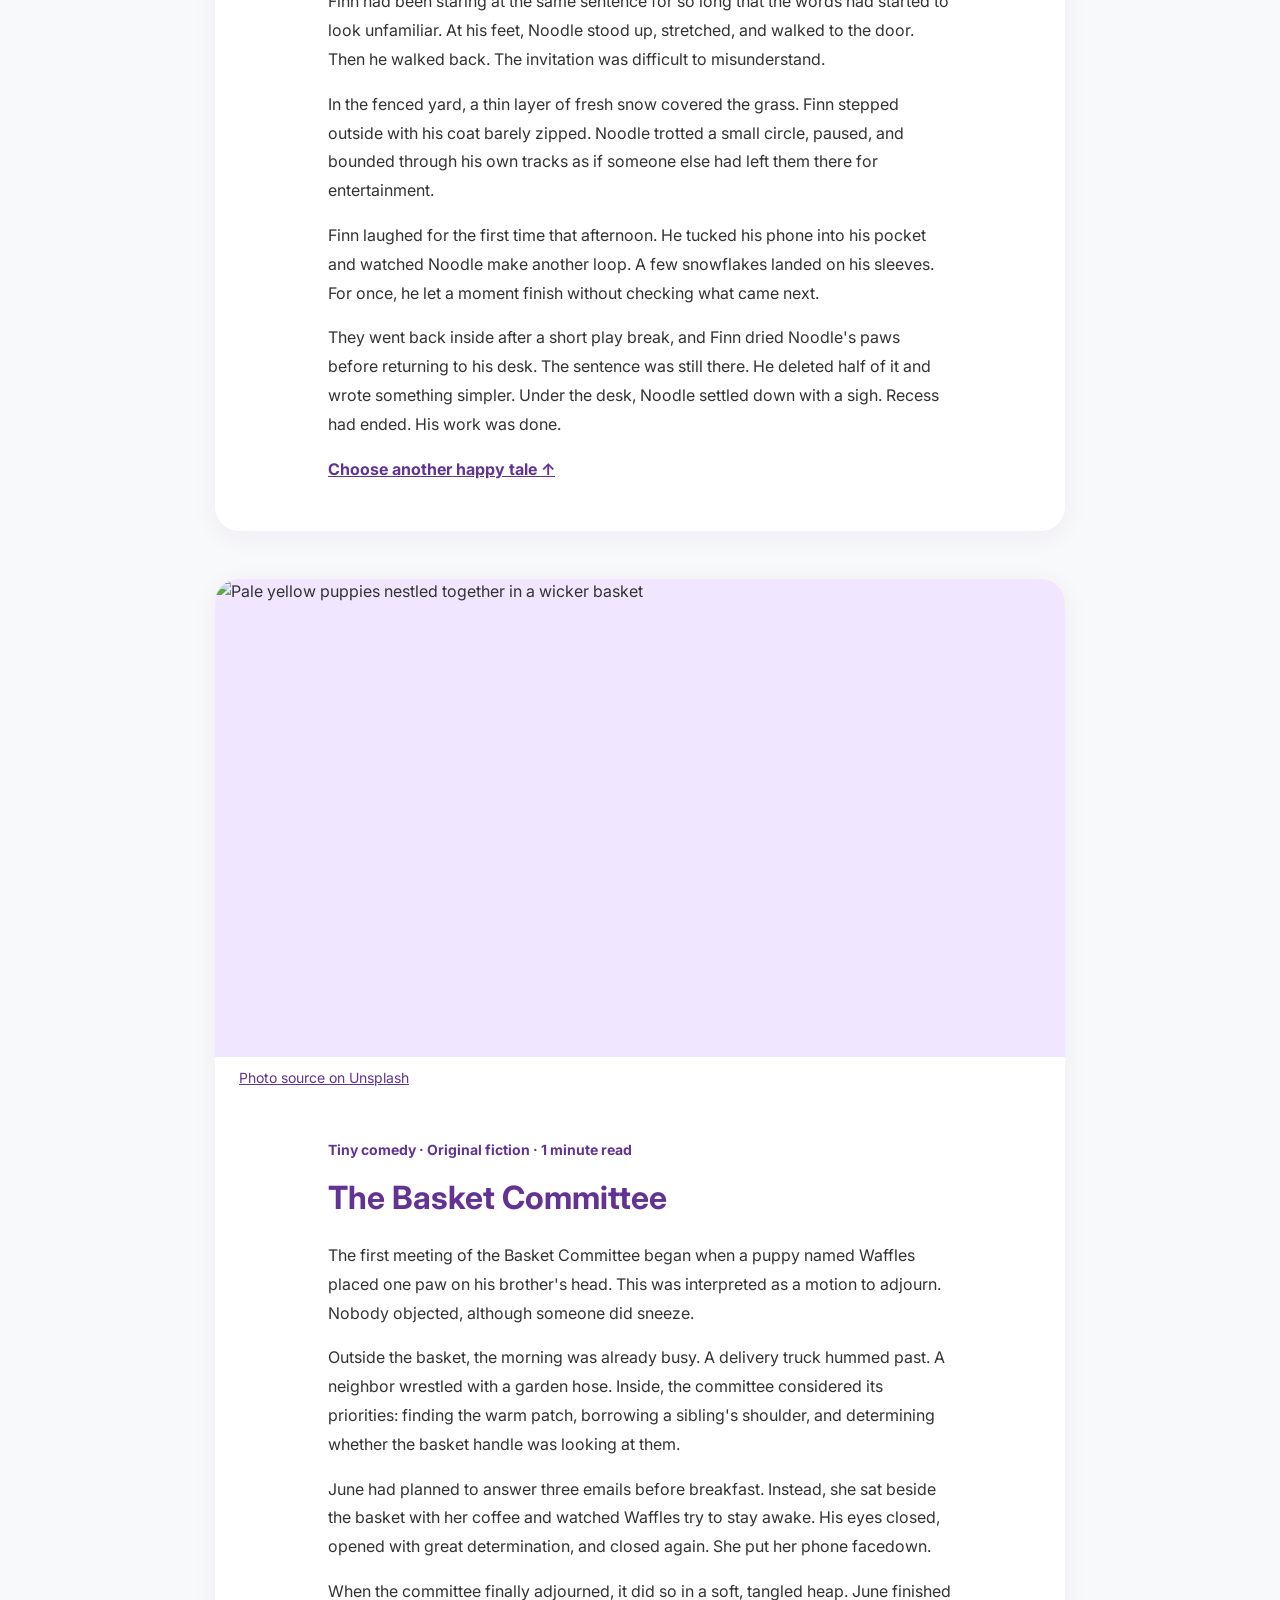
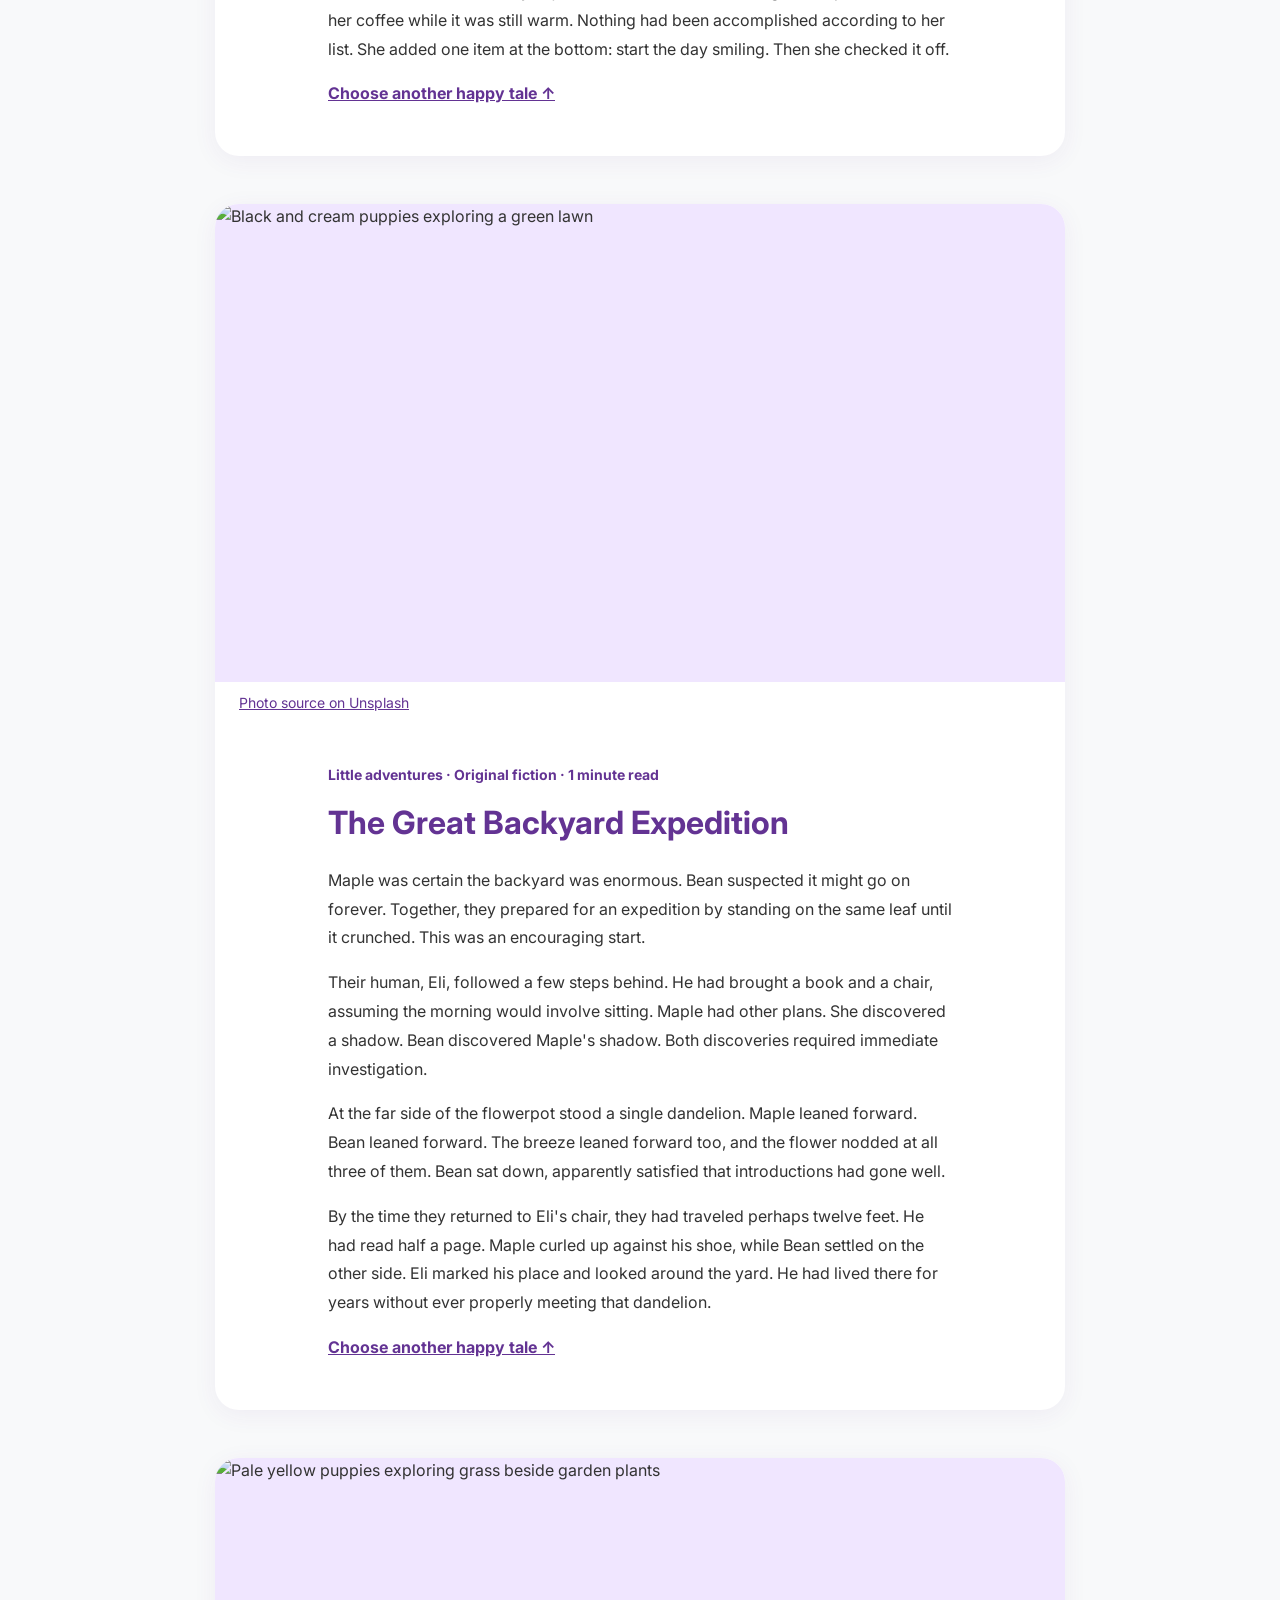
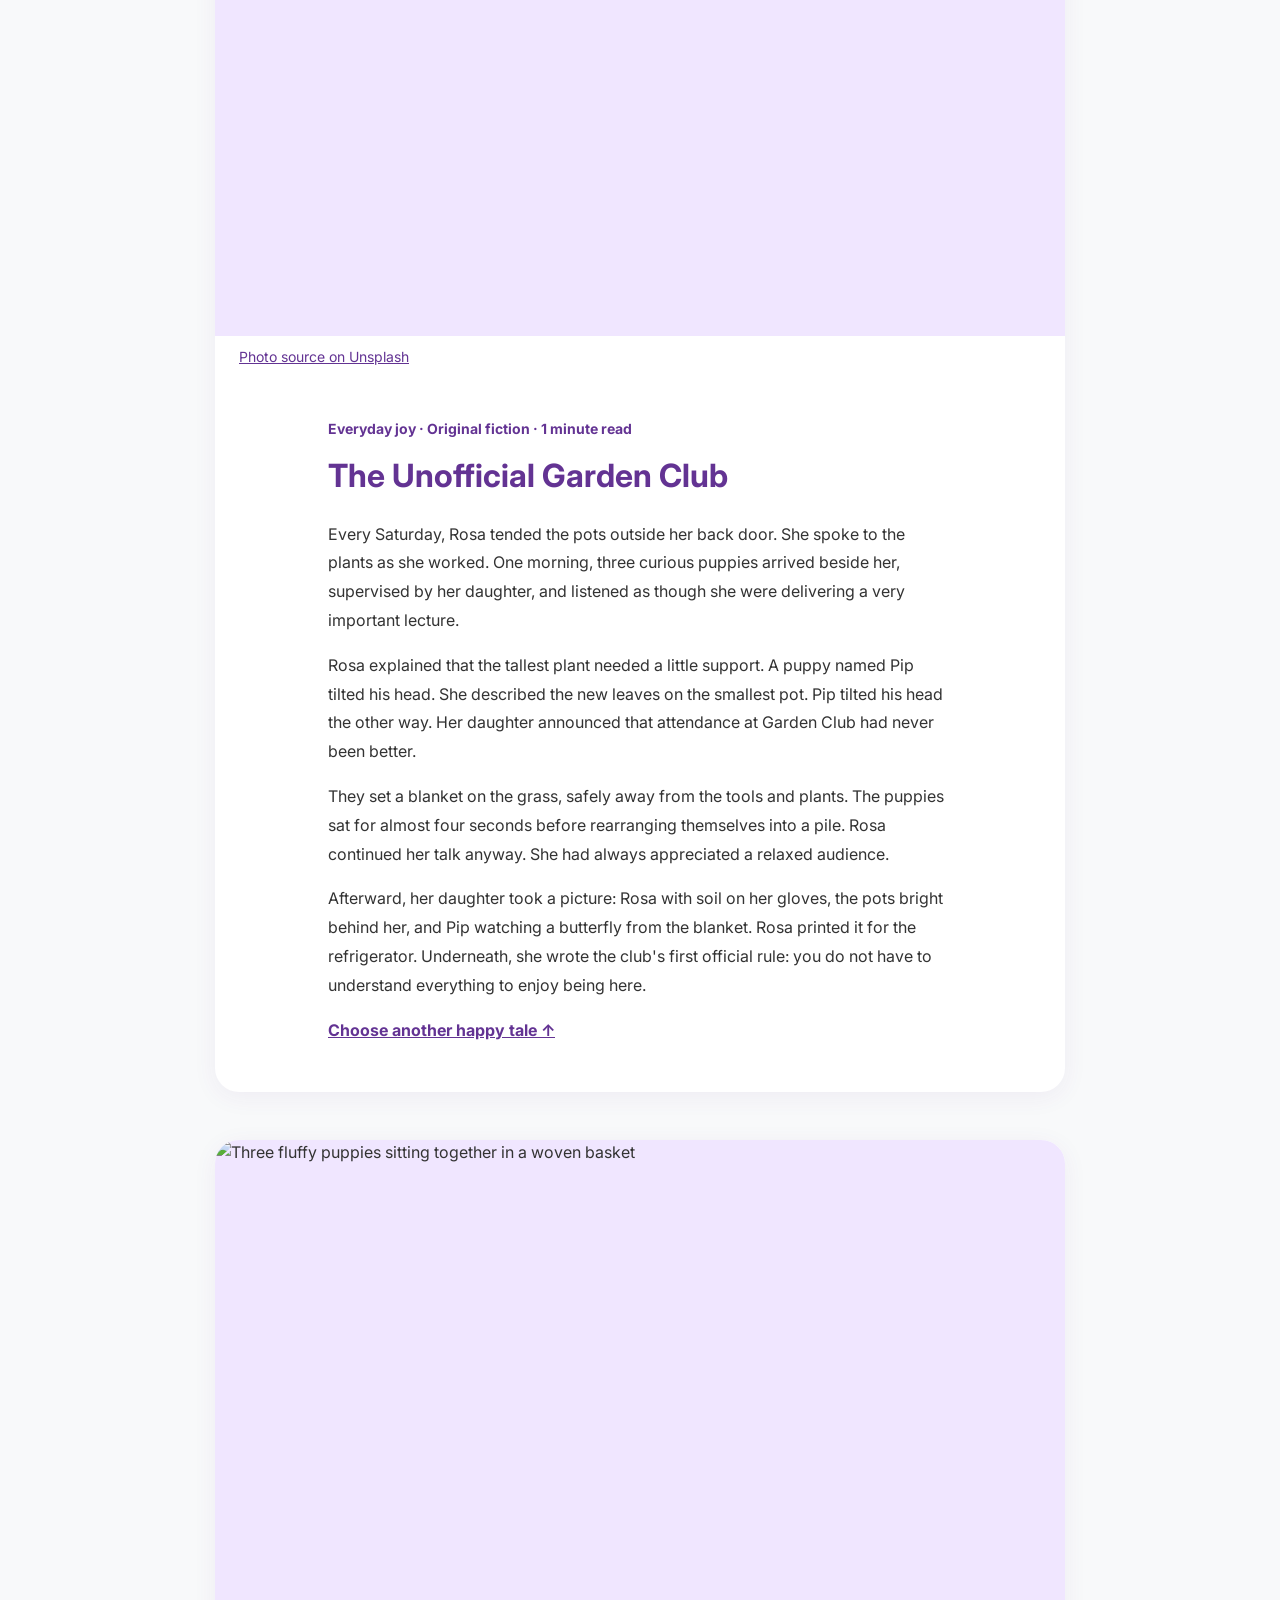
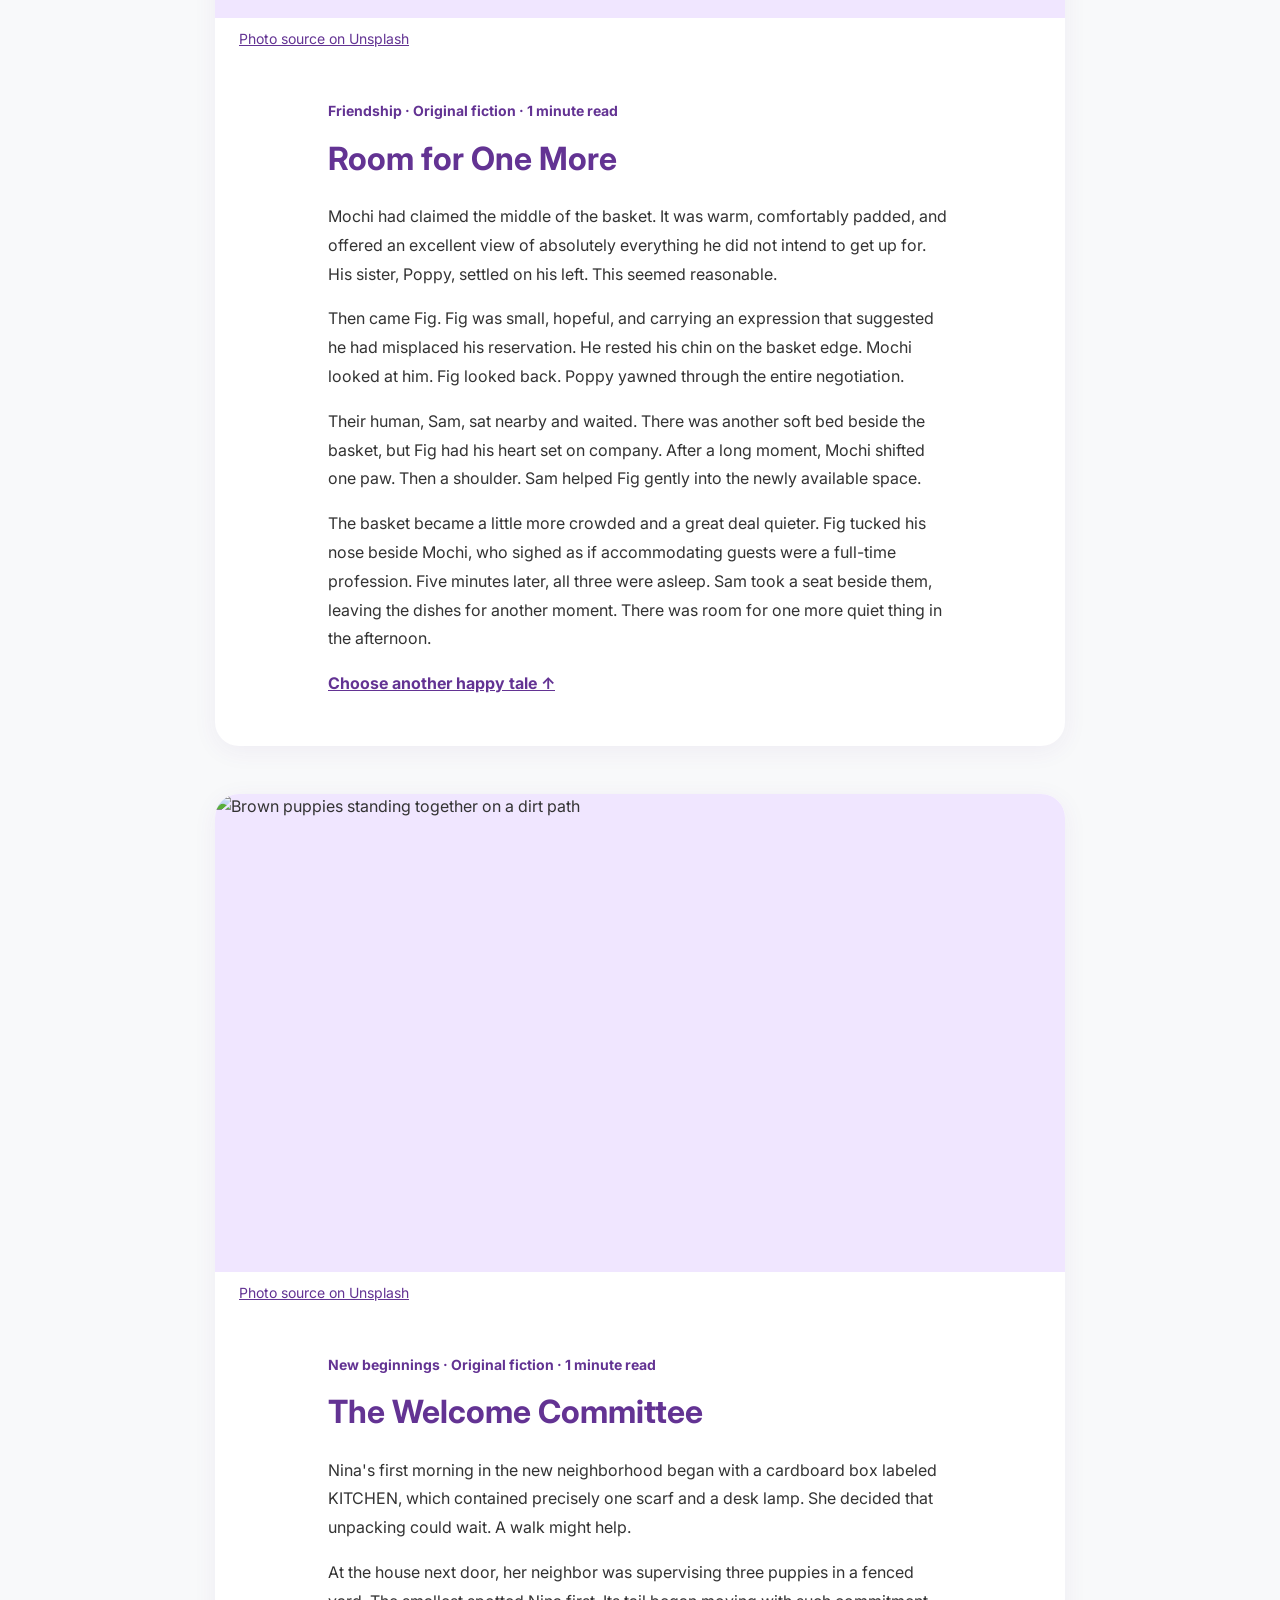
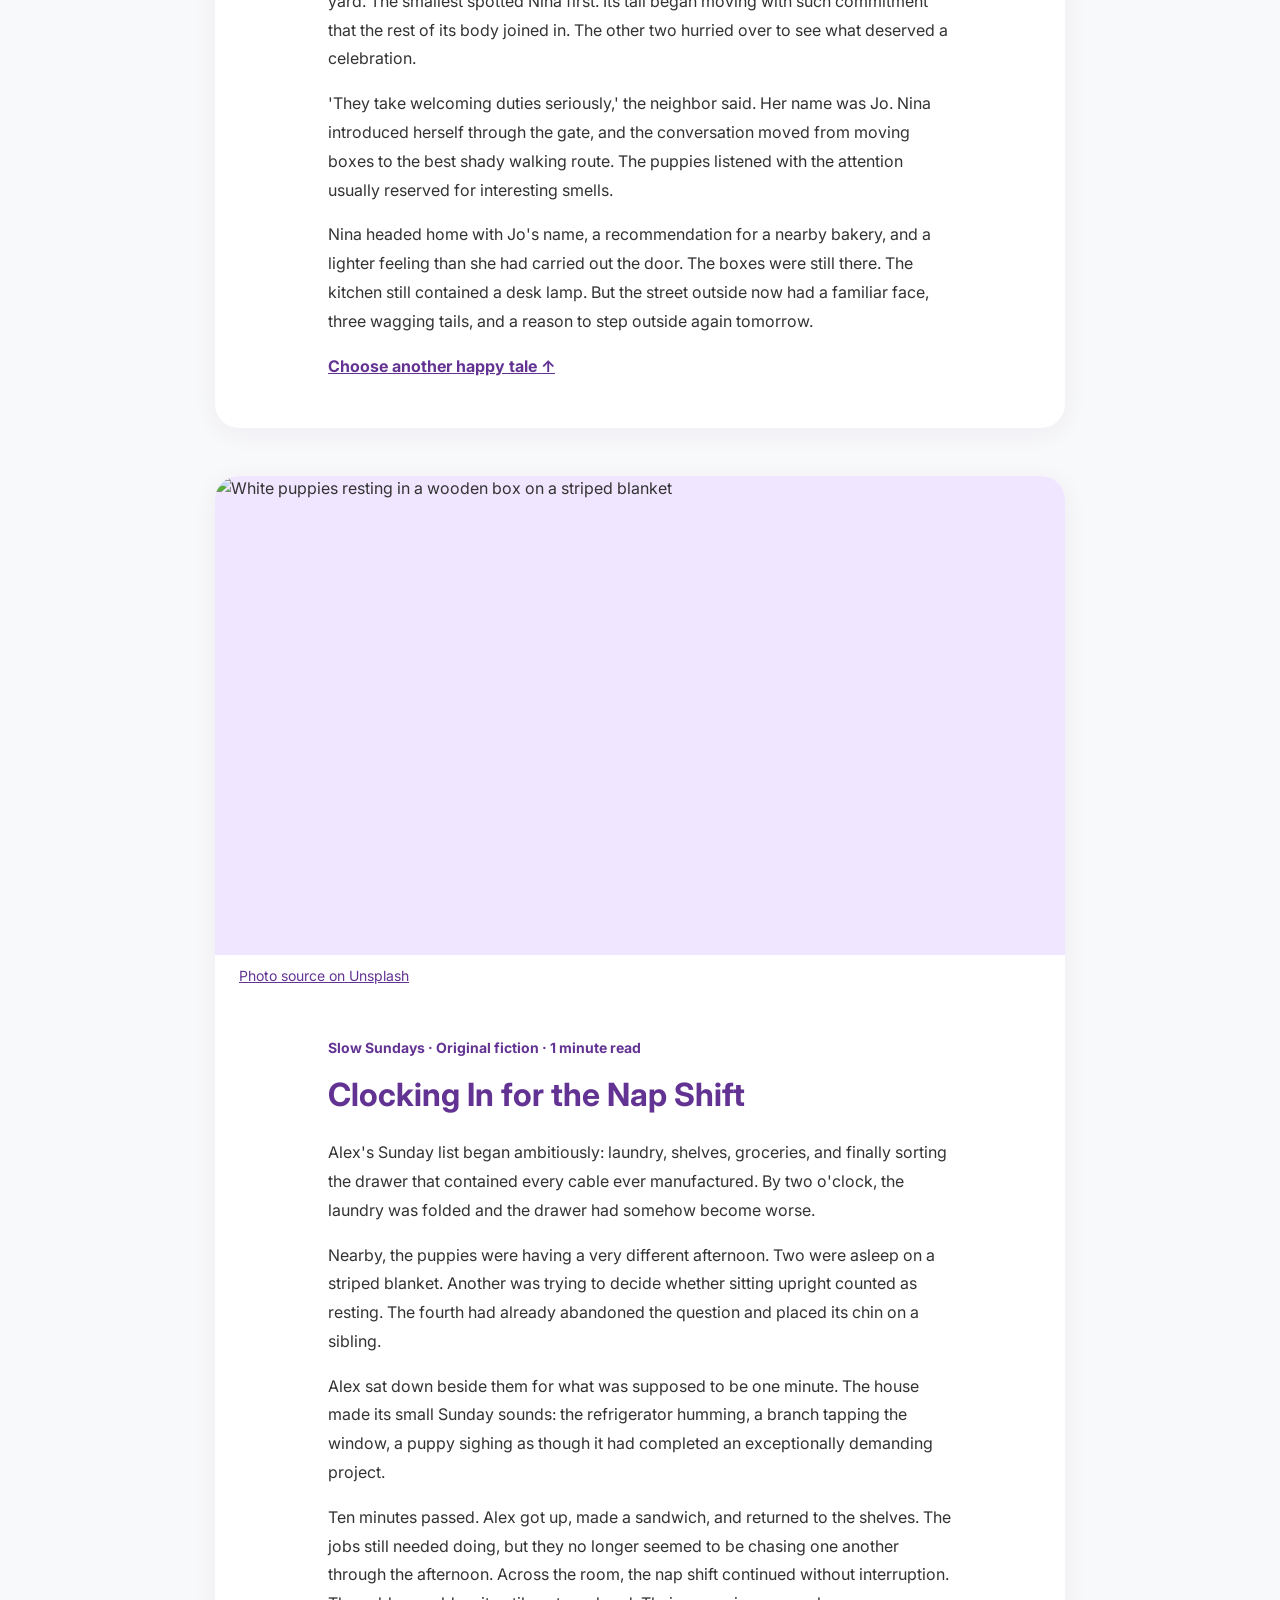
==== commit a5021074: "Add six seasonal dog photos and six original happy tales Expand the gallery to 16 credited photos an" ====
--- a/blog.html
+++ b/blog.html
@@ -33,11 +33,17 @@
       <header class="container text-center my-5" id="story-menu">
         <p class="text-primary-custom fw-bold">SMALL STORIES. BIG HEART.</p>
         <h1 class="display-5 fw-bold text-primary-custom">The Happy Tales Collection</h1>
-        <p class="lead text-muted">Six short escapes into a world of curious paws, kind neighbors, and excellent naps.</p>
+        <p class="lead text-muted">Twelve short escapes into a world of curious paws, kind neighbors, and excellent naps.</p>
         <p class="small text-muted">Original fictional stories by PuppyRainbows, paired with illustrative dog photographs.</p>
       </header>
       <nav class="container mb-5" aria-label="Choose a story">
         <div class="row row-cols-1 row-cols-md-2 row-cols-lg-3 g-3">
+          <div class="col"><a class="story-jump h-100" href="#snow-inspector"><span class="small">New · Winter wonder</span><strong>The Snow Inspector</strong><span>The backyard had changed overnight. Inspector Biscuit would need to investigate.</span></a></div>
+          <div class="col"><a class="story-jump h-100" href="#grass-is-greener"><span class="small">New · Slow afternoons</span><strong>The Grass Is Greener Right Here</strong><span>Peanut had no plans to improve this particular patch of grass.</span></a></div>
+          <div class="col"><a class="story-jump h-100" href="#postcard-home"><span class="small">New · Family moments</span><strong>A Postcard from the Back Step</strong><span>One snowy photo traveled farther than its subject ever intended.</span></a></div>
+          <div class="col"><a class="story-jump h-100" href="#leaf-parade"><span class="small">New · Tiny celebrations</span><strong>The One-Dog Autumn Parade</strong><span>Pippin believed a crunchy leaf deserved a proper reception.</span></a></div>
+          <div class="col"><a class="story-jump h-100" href="#perfect-view"><span class="small">New · Little adventures</span><strong>The Perfect View</strong><span>Olive found a good place to stop. Her human almost walked right past it.</span></a></div>
+          <div class="col"><a class="story-jump h-100" href="#winter-recess"><span class="small">New · Playtime</span><strong>Five Minutes of Winter Recess</strong><span>Finn's calendar was full. Noodle had spotted an opening.</span></a></div>
           <div class="col"><a class="story-jump h-100" href="#basket-committee"><span class="small">Tiny comedy</span><strong>The Basket Committee</strong><span>One basket. Several puppies. Absolutely no qualified chairperson.</span></a></div>
           <div class="col"><a class="story-jump h-100" href="#great-expedition"><span class="small">Little adventures</span><strong>The Great Backyard Expedition</strong><span>Maple and Bean set out to discover what lay beyond the flowerpot.</span></a></div>
           <div class="col"><a class="story-jump h-100" href="#garden-club"><span class="small">Everyday joy</span><strong>The Unofficial Garden Club</strong><span>The flowers had a caretaker. Now they also had an enthusiastic audience.</span></a></div>
@@ -47,6 +53,96 @@
         </div>
       </nav>
       <div class="container">
+        <article id="snow-inspector" class="story-article mb-5" aria-labelledby="snow-inspector-title">
+          <figure class="mb-0">
+            <div class="story-photo"><img src="https://images.unsplash.com/photo-1526137966266-60618b40bcd4?auto=format&amp;fit=crop&amp;w=1200&amp;q=80" alt="A brown-and-white corgi walking across a snowy field" width="800" height="600" loading="lazy" decoding="async"></div>
+            <figcaption class="px-4 pt-2"><a class="small" href="https://unsplash.com/photos/KQN500iE8KA">Photo: Peter Pryharski / Unsplash</a></figcaption>
+          </figure>
+          <div class="story-copy p-4 p-md-5">
+            <p class="small text-primary-custom fw-bold">Winter wonder · Original fiction · 1 minute read</p>
+            <h2 id="snow-inspector-title" class="text-primary-custom fw-bold mb-4">The Snow Inspector</h2>
+            <p>Biscuit stopped at the back door with one paw in the air. Yesterday the yard had been green. Today it was white. He looked at his human, Mara, who appeared unconcerned by this obvious administrative error.</p>
+            <p>Outside, he placed a careful paw in the shallow snow, then lifted it to inspect the result. A perfect little print remained. He tried the other paw. Another print. Within seconds, his investigation had produced an extensive paper trail.</p>
+            <p>Mara followed with her boots, making enormous marks beside his tiny ones. Biscuit circled back to study them. Whatever had made these tracks was clearly much larger than he was. Fortunately, it also knew where the towels were kept.</p>
+            <p>They explored together for a few minutes before heading inside. Mara dried his paws, and Biscuit settled by the window to watch another flurry arrive. On the glass, she traced a little paw with her fingertip. He touched it with his nose. The inspector had nothing further to report, except that tomorrow's assignment looked promising.</p>
+            <a href="#story-menu" class="fw-bold">Choose another happy tale &uarr;</a>
+          </div>
+        </article>
+        <article id="grass-is-greener" class="story-article mb-5" aria-labelledby="grass-is-greener-title">
+          <figure class="mb-0">
+            <div class="story-photo"><img src="https://images.unsplash.com/photo-1759914915112-cc33ddf14cb1?auto=format&amp;fit=crop&amp;w=1200&amp;q=80" alt="A relaxed corgi lying on green grass with its tongue out" width="800" height="600" loading="lazy" decoding="async"></div>
+            <figcaption class="px-4 pt-2"><a class="small" href="https://unsplash.com/photos/sLf1NVW-Nhc">Photo: Alvan Nee / Unsplash</a></figcaption>
+          </figure>
+          <div class="story-copy p-4 p-md-5">
+            <p class="small text-primary-custom fw-bold">Slow afternoons · Original fiction · 1 minute read</p>
+            <h2 id="grass-is-greener-title" class="text-primary-custom fw-bold mb-4">The Grass Is Greener Right Here</h2>
+            <p>Daniel had brought a folding chair, a notebook, and a list of things to think about. Peanut had brought himself. They reached the little lawn behind the house, where Peanut immediately selected a patch of grass and lay down.</p>
+            <p>Daniel opened the notebook. He wrote a heading, underlined it, and spent several minutes deciding what should come next. Peanut rolled one shoulder toward the sun. A breeze moved through the hedge. Somewhere beyond it, someone laughed.</p>
+            <p>After a while, Daniel put the notebook on the empty chair beside him and sat on the grass instead. Peanut opened one eye, checked that his human had finally understood the assignment, and closed it again. The patch had room for both of them.</p>
+            <p>When the shade reached their feet, Daniel gathered his things. Under his carefully underlined heading, he added a single sentence: 'Peanut recommends this spot.' It was the least impressive page in the notebook and the only one he wanted to show anyone.</p>
+            <a href="#story-menu" class="fw-bold">Choose another happy tale &uarr;</a>
+          </div>
+        </article>
+        <article id="postcard-home" class="story-article mb-5" aria-labelledby="postcard-home-title">
+          <figure class="mb-0">
+            <div class="story-photo"><img src="https://images.unsplash.com/photo-1611712141204-e0203bf9a956?auto=format&amp;fit=crop&amp;w=1200&amp;q=80" alt="A corgi resting in snow with snowflakes on its face" width="800" height="600" loading="lazy" decoding="async"></div>
+            <figcaption class="px-4 pt-2"><a class="small" href="https://unsplash.com/photos/PnFG1JE8Kls">Photo: Sigmund / Unsplash</a></figcaption>
+          </figure>
+          <div class="story-copy p-4 p-md-5">
+            <p class="small text-primary-custom fw-bold">Family moments · Original fiction · 1 minute read</p>
+            <h2 id="postcard-home-title" class="text-primary-custom fw-bold mb-4">A Postcard from the Back Step</h2>
+            <p>When Tessa sent her dad a picture of her corgi, Toast, she meant only to show him the snow. Toast had other ideas about the photograph. He had arranged his face into an expression of deep importance, with a few flakes balanced on his nose.</p>
+            <p>Her dad replied with a caption: 'Local official requests warmer sidewalks.' Tessa laughed and sent another picture. This time Toast was beside the back step, waiting to go in. 'Negotiations have moved indoors,' her dad wrote.</p>
+            <p>They lived several hours apart and usually saved their conversations for weekends. That morning, the messages kept arriving. A photograph of her dad's coffee. A picture of Toast's towel. A question about dinner. An answer that became a phone call.</p>
+            <p>Toast slept through most of it, satisfied that the weather report had been delivered. Tessa warmed her hands around a mug and listened to her dad describe his morning. Outside, the snow kept falling. Inside, a very small photograph had made the distance between two kitchens feel shorter.</p>
+            <a href="#story-menu" class="fw-bold">Choose another happy tale &uarr;</a>
+          </div>
+        </article>
+        <article id="leaf-parade" class="story-article mb-5" aria-labelledby="leaf-parade-title">
+          <figure class="mb-0">
+            <div class="story-photo"><img src="https://images.unsplash.com/photo-1763718391879-d7ce169564f8?auto=format&amp;fit=crop&amp;w=1200&amp;q=80" alt="A happy corgi sitting in grass scattered with autumn leaves" width="800" height="600" loading="lazy" decoding="async"></div>
+            <figcaption class="px-4 pt-2"><a class="small" href="https://unsplash.com/photos/g7DQirnwu-g">Photo: Alvan Nee / Unsplash</a></figcaption>
+          </figure>
+          <div class="story-copy p-4 p-md-5">
+            <p class="small text-primary-custom fw-bold">Tiny celebrations · Original fiction · 1 minute read</p>
+            <h2 id="leaf-parade-title" class="text-primary-custom fw-bold mb-4">The One-Dog Autumn Parade</h2>
+            <p>The first leaf landed directly in front of Pippin during his afternoon walk. He stopped so suddenly that Lee nearly thanked it for observing the crossing rules. Pippin sniffed the leaf. The leaf did nothing. This was suspicious.</p>
+            <p>A breeze slid it a few inches along the path. Pippin followed on his leash, ears high. Another leaf joined it, then a third. Lee slowed down. Their usual loop, normally completed between errands, had become a procession.</p>
+            <p>At the corner, a neighbor waved from her porch. 'Quite a parade,' she said. Lee looked down at Pippin, who stood among the leaves as though he had personally organized the season. He had never looked more pleased with municipal services.</p>
+            <p>They took the long route home. Lee watched the trees instead of the clock, while Pippin inspected every new arrival. There was no band, no crowd, and no prize at the end. But when they reached the front door, Lee held it open with a small bow. The grand marshal went in first.</p>
+            <a href="#story-menu" class="fw-bold">Choose another happy tale &uarr;</a>
+          </div>
+        </article>
+        <article id="perfect-view" class="story-article mb-5" aria-labelledby="perfect-view-title">
+          <figure class="mb-0">
+            <div class="story-photo"><img src="https://images.unsplash.com/photo-1588833945832-a888b6a03c2d?auto=format&amp;fit=crop&amp;w=1200&amp;q=80" alt="A brown-and-white corgi standing on a broad rock beside calm water" width="800" height="600" loading="lazy" decoding="async"></div>
+            <figcaption class="px-4 pt-2"><a class="small" href="https://unsplash.com/photos/Z724iiT1x9A">Photo: Eva Chen / Unsplash</a></figcaption>
+          </figure>
+          <div class="story-copy p-4 p-md-5">
+            <p class="small text-primary-custom fw-bold">Little adventures · Original fiction · 1 minute read</p>
+            <h2 id="perfect-view-title" class="text-primary-custom fw-bold mb-4">The Perfect View</h2>
+            <p>Cam had planned a photograph of the water, the distant trees, and perhaps a cloud if one would cooperate. Olive, his corgi, was more interested in a broad, low rock beside the path. She paused there, looking out across the water.</p>
+            <p>He nearly encouraged her onward. The view ahead was supposed to be better. Instead, he stopped beside her and followed her gaze. Small ripples caught the light. A bird settled on the opposite bank. Nothing dramatic happened.</p>
+            <p>Cam lowered his camera. Olive leaned against his leg, content with the arrangement. They stayed long enough for the cloud he had been waiting for to pass overhead and out of sight. He found that he did not particularly mind.</p>
+            <p>Before they left, he took one picture of Olive. Her eyes were half closed and her ears were lifted toward the breeze. Back home, he printed that photograph rather than the wide landscape. He put it beside the door, where it reminded him to leave a little space in the next walk for stopping.</p>
+            <a href="#story-menu" class="fw-bold">Choose another happy tale &uarr;</a>
+          </div>
+        </article>
+        <article id="winter-recess" class="story-article mb-5" aria-labelledby="winter-recess-title">
+          <figure class="mb-0">
+            <div class="story-photo"><img src="https://images.unsplash.com/photo-1705769947686-21cdb68ddc06?auto=format&amp;fit=crop&amp;w=1200&amp;q=80" alt="A small brown dog bounding through fresh snow near a bare tree" width="800" height="600" loading="lazy" decoding="async"></div>
+            <figcaption class="px-4 pt-2"><a class="small" href="https://unsplash.com/photos/nlKjVTEx4Y8">Photo: Michał Robak / Unsplash</a></figcaption>
+          </figure>
+          <div class="story-copy p-4 p-md-5">
+            <p class="small text-primary-custom fw-bold">Playtime · Original fiction · 1 minute read</p>
+            <h2 id="winter-recess-title" class="text-primary-custom fw-bold mb-4">Five Minutes of Winter Recess</h2>
+            <p>Finn had been staring at the same sentence for so long that the words had started to look unfamiliar. At his feet, Noodle stood up, stretched, and walked to the door. Then he walked back. The invitation was difficult to misunderstand.</p>
+            <p>In the fenced yard, a thin layer of fresh snow covered the grass. Finn stepped outside with his coat barely zipped. Noodle trotted a small circle, paused, and bounded through his own tracks as if someone else had left them there for entertainment.</p>
+            <p>Finn laughed for the first time that afternoon. He tucked his phone into his pocket and watched Noodle make another loop. A few snowflakes landed on his sleeves. For once, he let a moment finish without checking what came next.</p>
+            <p>They went back inside after a short play break, and Finn dried Noodle's paws before returning to his desk. The sentence was still there. He deleted half of it and wrote something simpler. Under the desk, Noodle settled down with a sigh. Recess had ended. His work was done.</p>
+            <a href="#story-menu" class="fw-bold">Choose another happy tale &uarr;</a>
+          </div>
+        </article>
         <article id="basket-committee" class="story-article mb-5" aria-labelledby="basket-committee-title">
           <figure class="mb-0">
             <div class="story-photo"><img src="https://images.unsplash.com/photo-1672838564872-6a8184194da2?auto=format&amp;fit=crop&amp;w=1200&amp;q=80" alt="Pale yellow puppies nestled together in a wicker basket" width="800" height="600" loading="lazy" decoding="async"></div>
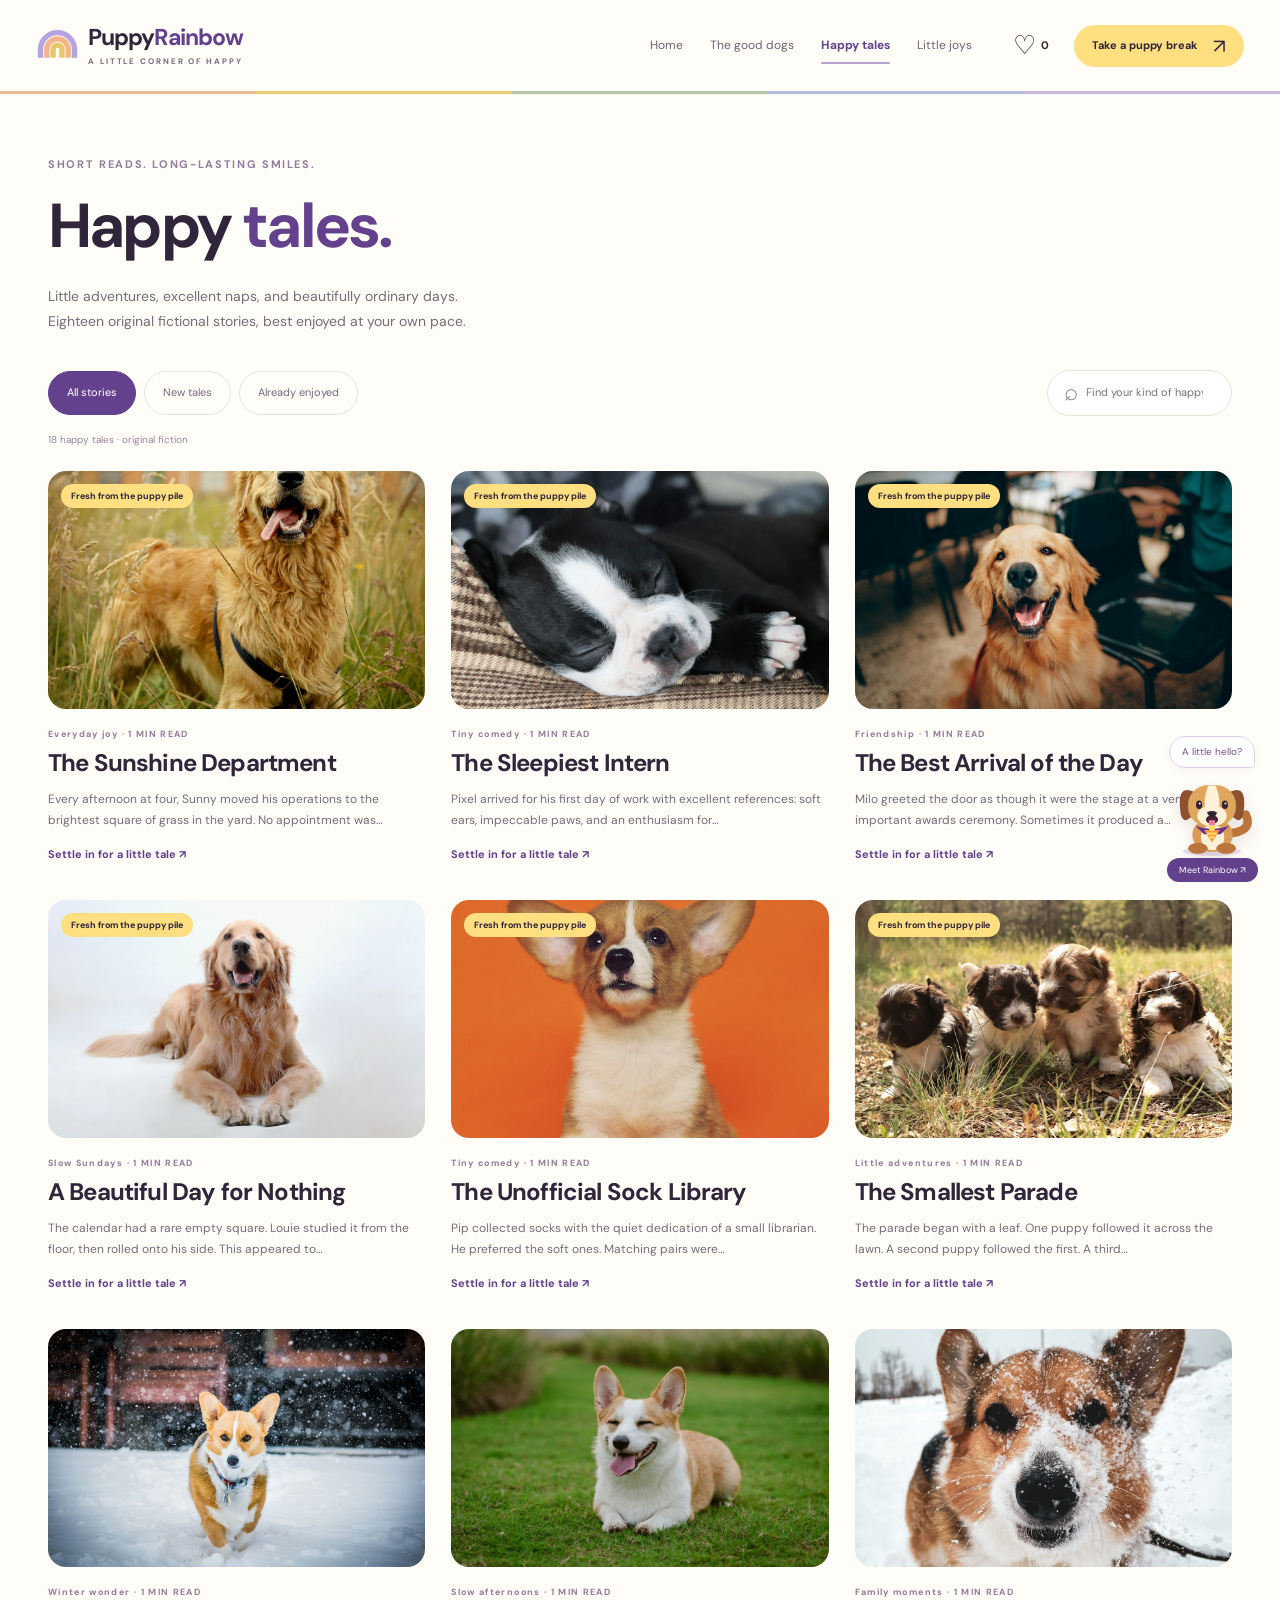
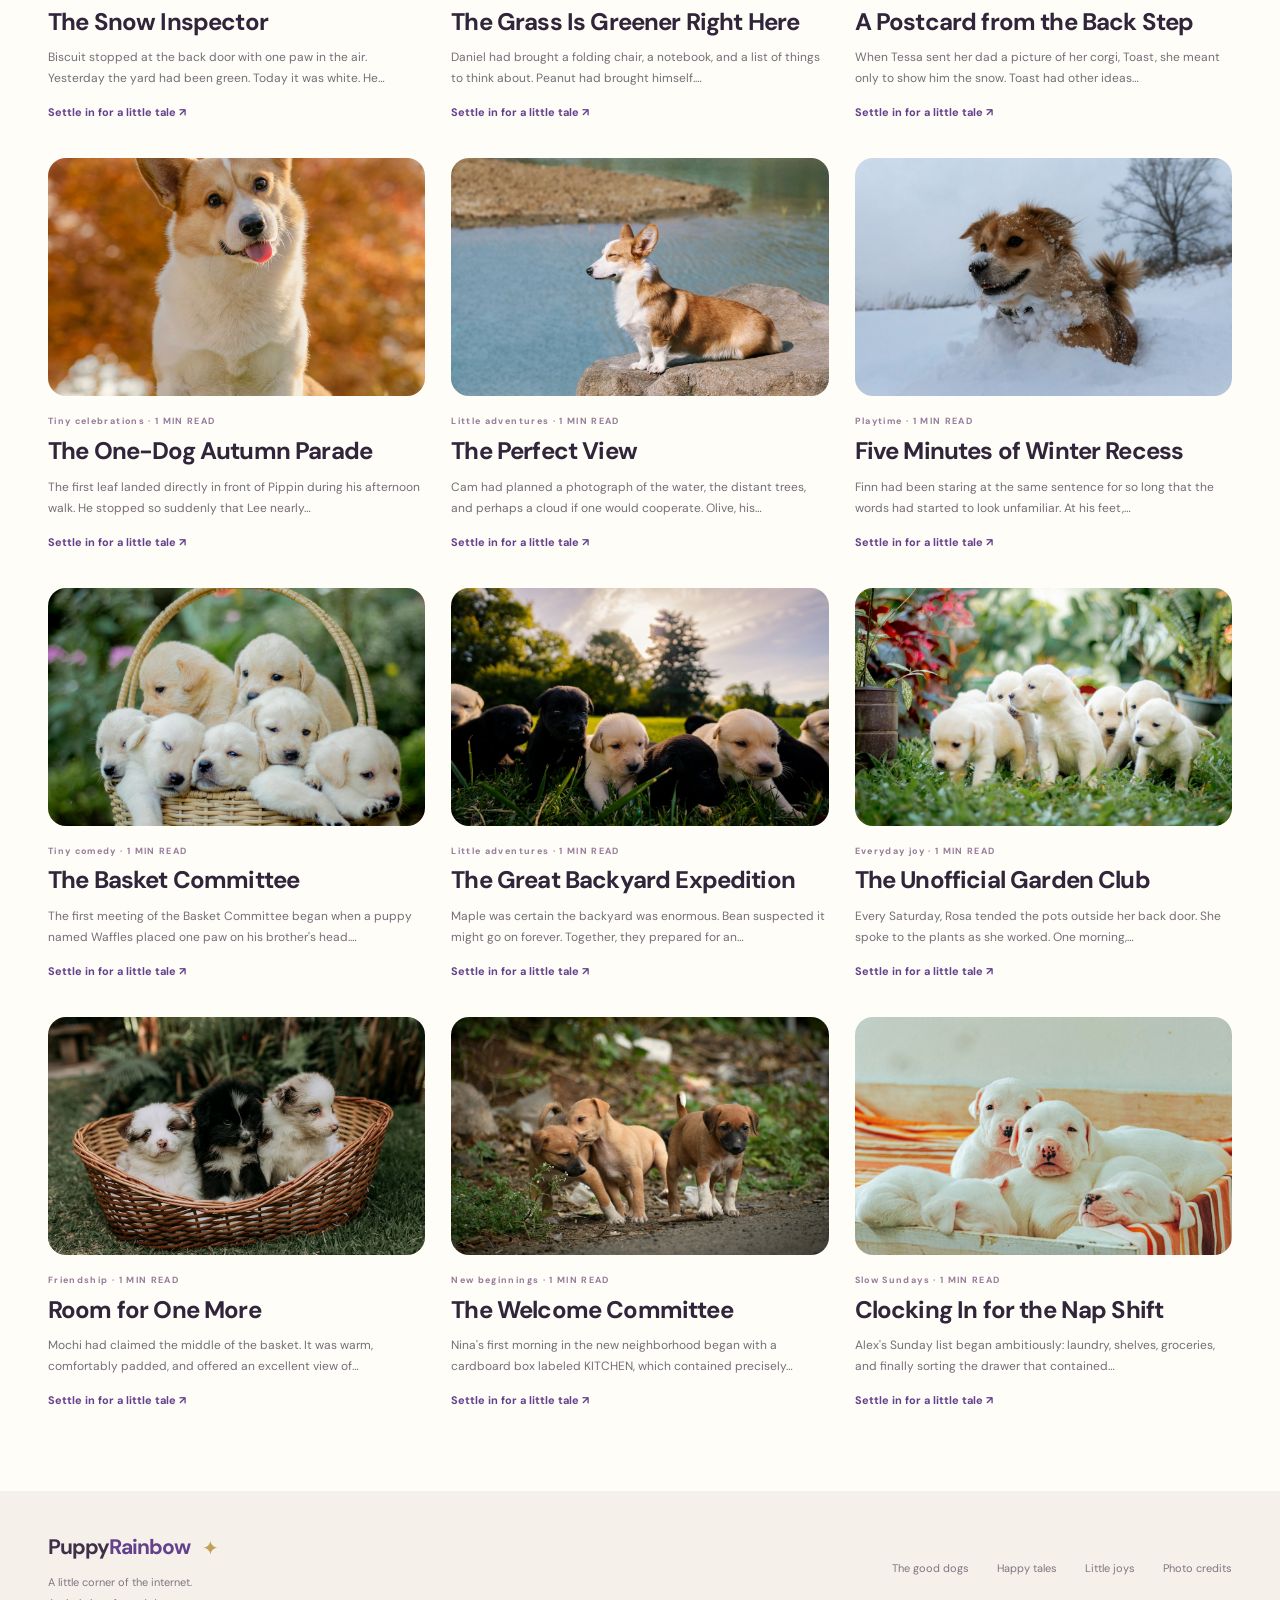
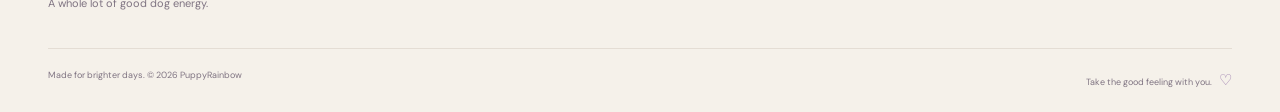
==== commit 9bdd8ae9: "Polish PuppyRainbow with expanded stories and mobile-friendly puppy play Add 20 credited, locally ho" ====
--- a/blog.html
+++ b/blog.html
@@ -1,281 +1 @@
-<!DOCTYPE html>
-<html lang="en">
-<head>
-    <meta charset="UTF-8">
-    <meta name="viewport" content="width=device-width, initial-scale=1.0">
-    <title>Happy Tales - PuppyRainbows</title>
-    <!-- Google Fonts -->
-    <link href="https://fonts.googleapis.com/css2?family=Inter:wght@400;500;600;700;800&display=swap" rel="stylesheet">
-    <!-- Bootstrap CSS -->
-    <link href="https://cdn.jsdelivr.net/npm/bootstrap@5.3.0/dist/css/bootstrap.min.css" rel="stylesheet">
-    <!-- Custom CSS -->
-    <link rel="stylesheet" href="styles/main.css">
-</head>
-<body class="d-flex flex-column min-vh-100">
-
-    <!-- Header / Navbar -->
-    <nav class="navbar navbar-expand-lg navbar-dark navbar-custom sticky-top">
-        <div class="container">
-            <a class="navbar-brand d-flex align-items-center" href="index.html">
-                <span class="me-2 fs-3">🐶🌈</span> PuppyRainbows
-            </a>
-            <button class="navbar-toggler" type="button" data-bs-toggle="collapse" data-bs-target="#navbarNav" aria-controls="navbarNav" aria-expanded="false" aria-label="Toggle navigation">
-                <span class="navbar-toggler-icon"></span>
-            </button>
-            <div class="collapse navbar-collapse" id="navbarNav">
-                <ul class="navbar-nav ms-auto"><li class="nav-item"><a class="nav-link" href="index.html">Home</a></li><li class="nav-item"><a class="nav-link" href="gallery.html">Gallery</a></li><li class="nav-item"><a class="nav-link" href="resources.html">Resources</a></li><li class="nav-item"><a class="nav-link active" aria-current="page" href="blog.html">Stories</a></li><li class="nav-item"><a class="nav-link" href="shop.html">Shop</a></li><li class="nav-item"><a class="nav-link" href="community.html">Community</a></li></ul>
-            </div>
-        </div>
-    </nav>
-
-    <!-- Main Content -->
-    <main class="flex-shrink-0 mb-5">
-      <header class="container text-center my-5" id="story-menu">
-        <p class="text-primary-custom fw-bold">SMALL STORIES. BIG HEART.</p>
-        <h1 class="display-5 fw-bold text-primary-custom">The Happy Tales Collection</h1>
-        <p class="lead text-muted">Twelve short escapes into a world of curious paws, kind neighbors, and excellent naps.</p>
-        <p class="small text-muted">Original fictional stories by PuppyRainbows, paired with illustrative dog photographs.</p>
-      </header>
-      <nav class="container mb-5" aria-label="Choose a story">
-        <div class="row row-cols-1 row-cols-md-2 row-cols-lg-3 g-3">
-          <div class="col"><a class="story-jump h-100" href="#snow-inspector"><span class="small">New · Winter wonder</span><strong>The Snow Inspector</strong><span>The backyard had changed overnight. Inspector Biscuit would need to investigate.</span></a></div>
-          <div class="col"><a class="story-jump h-100" href="#grass-is-greener"><span class="small">New · Slow afternoons</span><strong>The Grass Is Greener Right Here</strong><span>Peanut had no plans to improve this particular patch of grass.</span></a></div>
-          <div class="col"><a class="story-jump h-100" href="#postcard-home"><span class="small">New · Family moments</span><strong>A Postcard from the Back Step</strong><span>One snowy photo traveled farther than its subject ever intended.</span></a></div>
-          <div class="col"><a class="story-jump h-100" href="#leaf-parade"><span class="small">New · Tiny celebrations</span><strong>The One-Dog Autumn Parade</strong><span>Pippin believed a crunchy leaf deserved a proper reception.</span></a></div>
-          <div class="col"><a class="story-jump h-100" href="#perfect-view"><span class="small">New · Little adventures</span><strong>The Perfect View</strong><span>Olive found a good place to stop. Her human almost walked right past it.</span></a></div>
-          <div class="col"><a class="story-jump h-100" href="#winter-recess"><span class="small">New · Playtime</span><strong>Five Minutes of Winter Recess</strong><span>Finn's calendar was full. Noodle had spotted an opening.</span></a></div>
-          <div class="col"><a class="story-jump h-100" href="#basket-committee"><span class="small">Tiny comedy</span><strong>The Basket Committee</strong><span>One basket. Several puppies. Absolutely no qualified chairperson.</span></a></div>
-          <div class="col"><a class="story-jump h-100" href="#great-expedition"><span class="small">Little adventures</span><strong>The Great Backyard Expedition</strong><span>Maple and Bean set out to discover what lay beyond the flowerpot.</span></a></div>
-          <div class="col"><a class="story-jump h-100" href="#garden-club"><span class="small">Everyday joy</span><strong>The Unofficial Garden Club</strong><span>The flowers had a caretaker. Now they also had an enthusiastic audience.</span></a></div>
-          <div class="col"><a class="story-jump h-100" href="#room-for-one-more"><span class="small">Friendship</span><strong>Room for One More</strong><span>Mochi had found the perfect spot. Sharing it was going to take some thought.</span></a></div>
-          <div class="col"><a class="story-jump h-100" href="#welcome-committee"><span class="small">New beginnings</span><strong>The Welcome Committee</strong><span>On an unfamiliar street, a friendly hello can make all the difference.</span></a></div>
-          <div class="col"><a class="story-jump h-100" href="#nap-shift"><span class="small">Slow Sundays</span><strong>Clocking In for the Nap Shift</strong><span>The afternoon schedule was full. The puppies proposed a revision.</span></a></div>
-        </div>
-      </nav>
-      <div class="container">
-        <article id="snow-inspector" class="story-article mb-5" aria-labelledby="snow-inspector-title">
-          <figure class="mb-0">
-            <div class="story-photo"><img src="https://images.unsplash.com/photo-1526137966266-60618b40bcd4?auto=format&amp;fit=crop&amp;w=1200&amp;q=80" alt="A brown-and-white corgi walking across a snowy field" width="800" height="600" loading="lazy" decoding="async"></div>
-            <figcaption class="px-4 pt-2"><a class="small" href="https://unsplash.com/photos/KQN500iE8KA">Photo: Peter Pryharski / Unsplash</a></figcaption>
-          </figure>
-          <div class="story-copy p-4 p-md-5">
-            <p class="small text-primary-custom fw-bold">Winter wonder · Original fiction · 1 minute read</p>
-            <h2 id="snow-inspector-title" class="text-primary-custom fw-bold mb-4">The Snow Inspector</h2>
-            <p>Biscuit stopped at the back door with one paw in the air. Yesterday the yard had been green. Today it was white. He looked at his human, Mara, who appeared unconcerned by this obvious administrative error.</p>
-            <p>Outside, he placed a careful paw in the shallow snow, then lifted it to inspect the result. A perfect little print remained. He tried the other paw. Another print. Within seconds, his investigation had produced an extensive paper trail.</p>
-            <p>Mara followed with her boots, making enormous marks beside his tiny ones. Biscuit circled back to study them. Whatever had made these tracks was clearly much larger than he was. Fortunately, it also knew where the towels were kept.</p>
-            <p>They explored together for a few minutes before heading inside. Mara dried his paws, and Biscuit settled by the window to watch another flurry arrive. On the glass, she traced a little paw with her fingertip. He touched it with his nose. The inspector had nothing further to report, except that tomorrow's assignment looked promising.</p>
-            <a href="#story-menu" class="fw-bold">Choose another happy tale &uarr;</a>
-          </div>
-        </article>
-        <article id="grass-is-greener" class="story-article mb-5" aria-labelledby="grass-is-greener-title">
-          <figure class="mb-0">
-            <div class="story-photo"><img src="https://images.unsplash.com/photo-1759914915112-cc33ddf14cb1?auto=format&amp;fit=crop&amp;w=1200&amp;q=80" alt="A relaxed corgi lying on green grass with its tongue out" width="800" height="600" loading="lazy" decoding="async"></div>
-            <figcaption class="px-4 pt-2"><a class="small" href="https://unsplash.com/photos/sLf1NVW-Nhc">Photo: Alvan Nee / Unsplash</a></figcaption>
-          </figure>
-          <div class="story-copy p-4 p-md-5">
-            <p class="small text-primary-custom fw-bold">Slow afternoons · Original fiction · 1 minute read</p>
-            <h2 id="grass-is-greener-title" class="text-primary-custom fw-bold mb-4">The Grass Is Greener Right Here</h2>
-            <p>Daniel had brought a folding chair, a notebook, and a list of things to think about. Peanut had brought himself. They reached the little lawn behind the house, where Peanut immediately selected a patch of grass and lay down.</p>
-            <p>Daniel opened the notebook. He wrote a heading, underlined it, and spent several minutes deciding what should come next. Peanut rolled one shoulder toward the sun. A breeze moved through the hedge. Somewhere beyond it, someone laughed.</p>
-            <p>After a while, Daniel put the notebook on the empty chair beside him and sat on the grass instead. Peanut opened one eye, checked that his human had finally understood the assignment, and closed it again. The patch had room for both of them.</p>
-            <p>When the shade reached their feet, Daniel gathered his things. Under his carefully underlined heading, he added a single sentence: 'Peanut recommends this spot.' It was the least impressive page in the notebook and the only one he wanted to show anyone.</p>
-            <a href="#story-menu" class="fw-bold">Choose another happy tale &uarr;</a>
-          </div>
-        </article>
-        <article id="postcard-home" class="story-article mb-5" aria-labelledby="postcard-home-title">
-          <figure class="mb-0">
-            <div class="story-photo"><img src="https://images.unsplash.com/photo-1611712141204-e0203bf9a956?auto=format&amp;fit=crop&amp;w=1200&amp;q=80" alt="A corgi resting in snow with snowflakes on its face" width="800" height="600" loading="lazy" decoding="async"></div>
-            <figcaption class="px-4 pt-2"><a class="small" href="https://unsplash.com/photos/PnFG1JE8Kls">Photo: Sigmund / Unsplash</a></figcaption>
-          </figure>
-          <div class="story-copy p-4 p-md-5">
-            <p class="small text-primary-custom fw-bold">Family moments · Original fiction · 1 minute read</p>
-            <h2 id="postcard-home-title" class="text-primary-custom fw-bold mb-4">A Postcard from the Back Step</h2>
-            <p>When Tessa sent her dad a picture of her corgi, Toast, she meant only to show him the snow. Toast had other ideas about the photograph. He had arranged his face into an expression of deep importance, with a few flakes balanced on his nose.</p>
-            <p>Her dad replied with a caption: 'Local official requests warmer sidewalks.' Tessa laughed and sent another picture. This time Toast was beside the back step, waiting to go in. 'Negotiations have moved indoors,' her dad wrote.</p>
-            <p>They lived several hours apart and usually saved their conversations for weekends. That morning, the messages kept arriving. A photograph of her dad's coffee. A picture of Toast's towel. A question about dinner. An answer that became a phone call.</p>
-            <p>Toast slept through most of it, satisfied that the weather report had been delivered. Tessa warmed her hands around a mug and listened to her dad describe his morning. Outside, the snow kept falling. Inside, a very small photograph had made the distance between two kitchens feel shorter.</p>
-            <a href="#story-menu" class="fw-bold">Choose another happy tale &uarr;</a>
-          </div>
-        </article>
-        <article id="leaf-parade" class="story-article mb-5" aria-labelledby="leaf-parade-title">
-          <figure class="mb-0">
-            <div class="story-photo"><img src="https://images.unsplash.com/photo-1763718391879-d7ce169564f8?auto=format&amp;fit=crop&amp;w=1200&amp;q=80" alt="A happy corgi sitting in grass scattered with autumn leaves" width="800" height="600" loading="lazy" decoding="async"></div>
-            <figcaption class="px-4 pt-2"><a class="small" href="https://unsplash.com/photos/g7DQirnwu-g">Photo: Alvan Nee / Unsplash</a></figcaption>
-          </figure>
-          <div class="story-copy p-4 p-md-5">
-            <p class="small text-primary-custom fw-bold">Tiny celebrations · Original fiction · 1 minute read</p>
-            <h2 id="leaf-parade-title" class="text-primary-custom fw-bold mb-4">The One-Dog Autumn Parade</h2>
-            <p>The first leaf landed directly in front of Pippin during his afternoon walk. He stopped so suddenly that Lee nearly thanked it for observing the crossing rules. Pippin sniffed the leaf. The leaf did nothing. This was suspicious.</p>
-            <p>A breeze slid it a few inches along the path. Pippin followed on his leash, ears high. Another leaf joined it, then a third. Lee slowed down. Their usual loop, normally completed between errands, had become a procession.</p>
-            <p>At the corner, a neighbor waved from her porch. 'Quite a parade,' she said. Lee looked down at Pippin, who stood among the leaves as though he had personally organized the season. He had never looked more pleased with municipal services.</p>
-            <p>They took the long route home. Lee watched the trees instead of the clock, while Pippin inspected every new arrival. There was no band, no crowd, and no prize at the end. But when they reached the front door, Lee held it open with a small bow. The grand marshal went in first.</p>
-            <a href="#story-menu" class="fw-bold">Choose another happy tale &uarr;</a>
-          </div>
-        </article>
-        <article id="perfect-view" class="story-article mb-5" aria-labelledby="perfect-view-title">
-          <figure class="mb-0">
-            <div class="story-photo"><img src="https://images.unsplash.com/photo-1588833945832-a888b6a03c2d?auto=format&amp;fit=crop&amp;w=1200&amp;q=80" alt="A brown-and-white corgi standing on a broad rock beside calm water" width="800" height="600" loading="lazy" decoding="async"></div>
-            <figcaption class="px-4 pt-2"><a class="small" href="https://unsplash.com/photos/Z724iiT1x9A">Photo: Eva Chen / Unsplash</a></figcaption>
-          </figure>
-          <div class="story-copy p-4 p-md-5">
-            <p class="small text-primary-custom fw-bold">Little adventures · Original fiction · 1 minute read</p>
-            <h2 id="perfect-view-title" class="text-primary-custom fw-bold mb-4">The Perfect View</h2>
-            <p>Cam had planned a photograph of the water, the distant trees, and perhaps a cloud if one would cooperate. Olive, his corgi, was more interested in a broad, low rock beside the path. She paused there, looking out across the water.</p>
-            <p>He nearly encouraged her onward. The view ahead was supposed to be better. Instead, he stopped beside her and followed her gaze. Small ripples caught the light. A bird settled on the opposite bank. Nothing dramatic happened.</p>
-            <p>Cam lowered his camera. Olive leaned against his leg, content with the arrangement. They stayed long enough for the cloud he had been waiting for to pass overhead and out of sight. He found that he did not particularly mind.</p>
-            <p>Before they left, he took one picture of Olive. Her eyes were half closed and her ears were lifted toward the breeze. Back home, he printed that photograph rather than the wide landscape. He put it beside the door, where it reminded him to leave a little space in the next walk for stopping.</p>
-            <a href="#story-menu" class="fw-bold">Choose another happy tale &uarr;</a>
-          </div>
-        </article>
-        <article id="winter-recess" class="story-article mb-5" aria-labelledby="winter-recess-title">
-          <figure class="mb-0">
-            <div class="story-photo"><img src="https://images.unsplash.com/photo-1705769947686-21cdb68ddc06?auto=format&amp;fit=crop&amp;w=1200&amp;q=80" alt="A small brown dog bounding through fresh snow near a bare tree" width="800" height="600" loading="lazy" decoding="async"></div>
-            <figcaption class="px-4 pt-2"><a class="small" href="https://unsplash.com/photos/nlKjVTEx4Y8">Photo: Michał Robak / Unsplash</a></figcaption>
-          </figure>
-          <div class="story-copy p-4 p-md-5">
-            <p class="small text-primary-custom fw-bold">Playtime · Original fiction · 1 minute read</p>
-            <h2 id="winter-recess-title" class="text-primary-custom fw-bold mb-4">Five Minutes of Winter Recess</h2>
-            <p>Finn had been staring at the same sentence for so long that the words had started to look unfamiliar. At his feet, Noodle stood up, stretched, and walked to the door. Then he walked back. The invitation was difficult to misunderstand.</p>
-            <p>In the fenced yard, a thin layer of fresh snow covered the grass. Finn stepped outside with his coat barely zipped. Noodle trotted a small circle, paused, and bounded through his own tracks as if someone else had left them there for entertainment.</p>
-            <p>Finn laughed for the first time that afternoon. He tucked his phone into his pocket and watched Noodle make another loop. A few snowflakes landed on his sleeves. For once, he let a moment finish without checking what came next.</p>
-            <p>They went back inside after a short play break, and Finn dried Noodle's paws before returning to his desk. The sentence was still there. He deleted half of it and wrote something simpler. Under the desk, Noodle settled down with a sigh. Recess had ended. His work was done.</p>
-            <a href="#story-menu" class="fw-bold">Choose another happy tale &uarr;</a>
-          </div>
-        </article>
-        <article id="basket-committee" class="story-article mb-5" aria-labelledby="basket-committee-title">
-          <figure class="mb-0">
-            <div class="story-photo"><img src="https://images.unsplash.com/photo-1672838564872-6a8184194da2?auto=format&amp;fit=crop&amp;w=1200&amp;q=80" alt="Pale yellow puppies nestled together in a wicker basket" width="800" height="600" loading="lazy" decoding="async"></div>
-            <figcaption class="px-4 pt-2"><a href="https://unsplash.com/photos/mZj60Mms7_Y" class="small">Photo source on Unsplash</a></figcaption>
-          </figure>
-          <div class="story-copy p-4 p-md-5">
-            <p class="small text-primary-custom fw-bold">Tiny comedy · Original fiction · 1 minute read</p>
-            <h2 id="basket-committee-title" class="text-primary-custom fw-bold mb-4">The Basket Committee</h2>
-            <p>The first meeting of the Basket Committee began when a puppy named Waffles placed one paw on his brother's head. This was interpreted as a motion to adjourn. Nobody objected, although someone did sneeze.</p>
-            <p>Outside the basket, the morning was already busy. A delivery truck hummed past. A neighbor wrestled with a garden hose. Inside, the committee considered its priorities: finding the warm patch, borrowing a sibling's shoulder, and determining whether the basket handle was looking at them.</p>
-            <p>June had planned to answer three emails before breakfast. Instead, she sat beside the basket with her coffee and watched Waffles try to stay awake. His eyes closed, opened with great determination, and closed again. She put her phone facedown.</p>
-            <p>When the committee finally adjourned, it did so in a soft, tangled heap. June finished her coffee while it was still warm. Nothing had been accomplished according to her list. She added one item at the bottom: start the day smiling. Then she checked it off.</p>
-            <a href="#story-menu" class="fw-bold">Choose another happy tale &uarr;</a>
-          </div>
-        </article>
-        <article id="great-expedition" class="story-article mb-5" aria-labelledby="great-expedition-title">
-          <figure class="mb-0">
-            <div class="story-photo"><img src="https://images.unsplash.com/photo-1751315722266-91d26a255a35?auto=format&amp;fit=crop&amp;w=1200&amp;q=80" alt="Black and cream puppies exploring a green lawn" width="800" height="600" loading="lazy" decoding="async"></div>
-            <figcaption class="px-4 pt-2"><a href="https://unsplash.com/photos/AiKqyABzG-s" class="small">Photo source on Unsplash</a></figcaption>
-          </figure>
-          <div class="story-copy p-4 p-md-5">
-            <p class="small text-primary-custom fw-bold">Little adventures · Original fiction · 1 minute read</p>
-            <h2 id="great-expedition-title" class="text-primary-custom fw-bold mb-4">The Great Backyard Expedition</h2>
-            <p>Maple was certain the backyard was enormous. Bean suspected it might go on forever. Together, they prepared for an expedition by standing on the same leaf until it crunched. This was an encouraging start.</p>
-            <p>Their human, Eli, followed a few steps behind. He had brought a book and a chair, assuming the morning would involve sitting. Maple had other plans. She discovered a shadow. Bean discovered Maple's shadow. Both discoveries required immediate investigation.</p>
-            <p>At the far side of the flowerpot stood a single dandelion. Maple leaned forward. Bean leaned forward. The breeze leaned forward too, and the flower nodded at all three of them. Bean sat down, apparently satisfied that introductions had gone well.</p>
-            <p>By the time they returned to Eli's chair, they had traveled perhaps twelve feet. He had read half a page. Maple curled up against his shoe, while Bean settled on the other side. Eli marked his place and looked around the yard. He had lived there for years without ever properly meeting that dandelion.</p>
-            <a href="#story-menu" class="fw-bold">Choose another happy tale &uarr;</a>
-          </div>
-        </article>
-        <article id="garden-club" class="story-article mb-5" aria-labelledby="garden-club-title">
-          <figure class="mb-0">
-            <div class="story-photo"><img src="https://images.unsplash.com/photo-1672838564839-0b759f75b956?auto=format&amp;fit=crop&amp;w=1200&amp;q=80" alt="Pale yellow puppies exploring grass beside garden plants" width="800" height="600" loading="lazy" decoding="async"></div>
-            <figcaption class="px-4 pt-2"><a href="https://unsplash.com/photos/T54mPOyhVI8" class="small">Photo source on Unsplash</a></figcaption>
-          </figure>
-          <div class="story-copy p-4 p-md-5">
-            <p class="small text-primary-custom fw-bold">Everyday joy · Original fiction · 1 minute read</p>
-            <h2 id="garden-club-title" class="text-primary-custom fw-bold mb-4">The Unofficial Garden Club</h2>
-            <p>Every Saturday, Rosa tended the pots outside her back door. She spoke to the plants as she worked. One morning, three curious puppies arrived beside her, supervised by her daughter, and listened as though she were delivering a very important lecture.</p>
-            <p>Rosa explained that the tallest plant needed a little support. A puppy named Pip tilted his head. She described the new leaves on the smallest pot. Pip tilted his head the other way. Her daughter announced that attendance at Garden Club had never been better.</p>
-            <p>They set a blanket on the grass, safely away from the tools and plants. The puppies sat for almost four seconds before rearranging themselves into a pile. Rosa continued her talk anyway. She had always appreciated a relaxed audience.</p>
-            <p>Afterward, her daughter took a picture: Rosa with soil on her gloves, the pots bright behind her, and Pip watching a butterfly from the blanket. Rosa printed it for the refrigerator. Underneath, she wrote the club's first official rule: you do not have to understand everything to enjoy being here.</p>
-            <a href="#story-menu" class="fw-bold">Choose another happy tale &uarr;</a>
-          </div>
-        </article>
-        <article id="room-for-one-more" class="story-article mb-5" aria-labelledby="room-for-one-more-title">
-          <figure class="mb-0">
-            <div class="story-photo"><img src="https://images.unsplash.com/photo-1769117319103-ea3ade5c4749?auto=format&amp;fit=crop&amp;w=1200&amp;q=80" alt="Three fluffy puppies sitting together in a woven basket" width="800" height="600" loading="lazy" decoding="async"></div>
-            <figcaption class="px-4 pt-2"><a href="https://unsplash.com/photos/SDlg0zwSw_g" class="small">Photo source on Unsplash</a></figcaption>
-          </figure>
-          <div class="story-copy p-4 p-md-5">
-            <p class="small text-primary-custom fw-bold">Friendship · Original fiction · 1 minute read</p>
-            <h2 id="room-for-one-more-title" class="text-primary-custom fw-bold mb-4">Room for One More</h2>
-            <p>Mochi had claimed the middle of the basket. It was warm, comfortably padded, and offered an excellent view of absolutely everything he did not intend to get up for. His sister, Poppy, settled on his left. This seemed reasonable.</p>
-            <p>Then came Fig. Fig was small, hopeful, and carrying an expression that suggested he had misplaced his reservation. He rested his chin on the basket edge. Mochi looked at him. Fig looked back. Poppy yawned through the entire negotiation.</p>
-            <p>Their human, Sam, sat nearby and waited. There was another soft bed beside the basket, but Fig had his heart set on company. After a long moment, Mochi shifted one paw. Then a shoulder. Sam helped Fig gently into the newly available space.</p>
-            <p>The basket became a little more crowded and a great deal quieter. Fig tucked his nose beside Mochi, who sighed as if accommodating guests were a full-time profession. Five minutes later, all three were asleep. Sam took a seat beside them, leaving the dishes for another moment. There was room for one more quiet thing in the afternoon.</p>
-            <a href="#story-menu" class="fw-bold">Choose another happy tale &uarr;</a>
-          </div>
-        </article>
-        <article id="welcome-committee" class="story-article mb-5" aria-labelledby="welcome-committee-title">
-          <figure class="mb-0">
-            <div class="story-photo"><img src="https://images.unsplash.com/photo-1691071590573-f21a82d6e129?auto=format&amp;fit=crop&amp;w=1200&amp;q=80" alt="Brown puppies standing together on a dirt path" width="800" height="600" loading="lazy" decoding="async"></div>
-            <figcaption class="px-4 pt-2"><a href="https://unsplash.com/photos/OkmIvBOhl0s" class="small">Photo source on Unsplash</a></figcaption>
-          </figure>
-          <div class="story-copy p-4 p-md-5">
-            <p class="small text-primary-custom fw-bold">New beginnings · Original fiction · 1 minute read</p>
-            <h2 id="welcome-committee-title" class="text-primary-custom fw-bold mb-4">The Welcome Committee</h2>
-            <p>Nina's first morning in the new neighborhood began with a cardboard box labeled KITCHEN, which contained precisely one scarf and a desk lamp. She decided that unpacking could wait. A walk might help.</p>
-            <p>At the house next door, her neighbor was supervising three puppies in a fenced yard. The smallest spotted Nina first. Its tail began moving with such commitment that the rest of its body joined in. The other two hurried over to see what deserved a celebration.</p>
-            <p>'They take welcoming duties seriously,' the neighbor said. Her name was Jo. Nina introduced herself through the gate, and the conversation moved from moving boxes to the best shady walking route. The puppies listened with the attention usually reserved for interesting smells.</p>
-            <p>Nina headed home with Jo's name, a recommendation for a nearby bakery, and a lighter feeling than she had carried out the door. The boxes were still there. The kitchen still contained a desk lamp. But the street outside now had a familiar face, three wagging tails, and a reason to step outside again tomorrow.</p>
-            <a href="#story-menu" class="fw-bold">Choose another happy tale &uarr;</a>
-          </div>
-        </article>
-        <article id="nap-shift" class="story-article mb-5" aria-labelledby="nap-shift-title">
-          <figure class="mb-0">
-            <div class="story-photo"><img src="https://images.unsplash.com/photo-1655136056905-943cf5840912?auto=format&amp;fit=crop&amp;w=1200&amp;q=80" alt="White puppies resting in a wooden box on a striped blanket" width="800" height="600" loading="lazy" decoding="async"></div>
-            <figcaption class="px-4 pt-2"><a href="https://unsplash.com/photos/5OwrztnvAsQ" class="small">Photo source on Unsplash</a></figcaption>
-          </figure>
-          <div class="story-copy p-4 p-md-5">
-            <p class="small text-primary-custom fw-bold">Slow Sundays · Original fiction · 1 minute read</p>
-            <h2 id="nap-shift-title" class="text-primary-custom fw-bold mb-4">Clocking In for the Nap Shift</h2>
-            <p>Alex's Sunday list began ambitiously: laundry, shelves, groceries, and finally sorting the drawer that contained every cable ever manufactured. By two o'clock, the laundry was folded and the drawer had somehow become worse.</p>
-            <p>Nearby, the puppies were having a very different afternoon. Two were asleep on a striped blanket. Another was trying to decide whether sitting upright counted as resting. The fourth had already abandoned the question and placed its chin on a sibling.</p>
-            <p>Alex sat down beside them for what was supposed to be one minute. The house made its small Sunday sounds: the refrigerator humming, a branch tapping the window, a puppy sighing as though it had completed an exceptionally demanding project.</p>
-            <p>Ten minutes passed. Alex got up, made a sandwich, and returned to the shelves. The jobs still needed doing, but they no longer seemed to be chasing one another through the afternoon. Across the room, the nap shift continued without interruption. The cables could wait until next weekend. Their supervisor was asleep.</p>
-            <a href="#story-menu" class="fw-bold">Choose another happy tale &uarr;</a>
-          </div>
-        </article>
-      </div>
-      <section class="container p-4 feel-good-section text-center">
-        <h2 class="text-primary-custom fw-bold">Not ready to leave the puppy pile?</h2>
-        <p>There are more little faces waiting to brighten your day.</p>
-        <a class="btn btn-primary-custom" href="gallery.html">Browse the dog gallery</a>
-      </section>
-    </main>
-
-    <!-- Footer -->
-    <!-- (Same Footer) -->
-    <footer class="text-center text-lg-start mt-auto">
-        <div class="container p-4">
-            <div class="row">
-                <div class="col-lg-6 col-md-12 mb-4 mb-md-0">
-                    <h5 class="text-uppercase fw-bold mb-3">🐶🌈 PuppyRainbows</h5>
-                    <p>
-                        A fun, uplifting space for dog lovers to celebrate positivity, share stories, and access vital care resources.
-                    </p>
-                </div>
-                <div class="col-lg-3 col-md-6 mb-4 mb-md-0">
-                    <h5 class="text-uppercase fw-bold mb-3">Links</h5>
-                    <ul class="list-unstyled mb-0">
-                        <li class="mb-2"><a href="index.html#our-story" class="text-white text-decoration-none">Our Story</a></li>
-                        <li class="mb-2"><a href="gallery.html" class="text-white text-decoration-none">Gallery</a></li>
-                        <li class="mb-2"><a href="resources.html" class="text-white text-decoration-none">Resources</a></li>
-                    </ul>
-                </div>
-                <div class="col-lg-3 col-md-6 mb-4 mb-md-0">
-                    <h5 class="text-uppercase fw-bold mb-3">Community</h5>
-                    <ul class="list-unstyled mb-0">
-                        <li class="mb-2"><a href="blog.html" class="text-white text-decoration-none">Blog</a></li>
-                        <li class="mb-2"><a href="community.html" class="text-white text-decoration-none">Forums</a></li>
-                        <li class="mb-2"><a href="shop.html" class="text-white text-decoration-none">Shop</a></li>
-                    </ul>
-                </div>
-            </div>
-        </div>
-        <div class="text-center p-3" style="background-color: rgba(0, 0, 0, 0.2);">
-            © 2026 PuppyRainbows.com
-        </div>
-    </footer>
-
-    <!-- Bootstrap Bundle with JS -->
-    <script src="https://cdn.jsdelivr.net/npm/bootstrap@5.3.0/dist/js/bootstrap.bundle.min.js"></script>
-</body>
-</html>
+<!doctype html><html lang="en"><head><meta charset="utf-8"><meta name="viewport" content="width=device-width,initial-scale=1"><title>PuppyRainbow happy tales</title></head><body><a href="index.html#stories">Continue to Happy tales</a><script>location.replace('index.html#'+(location.hash.length>1?'story/'+encodeURIComponent(location.hash.slice(1)):'stories'));</script></body></html>
